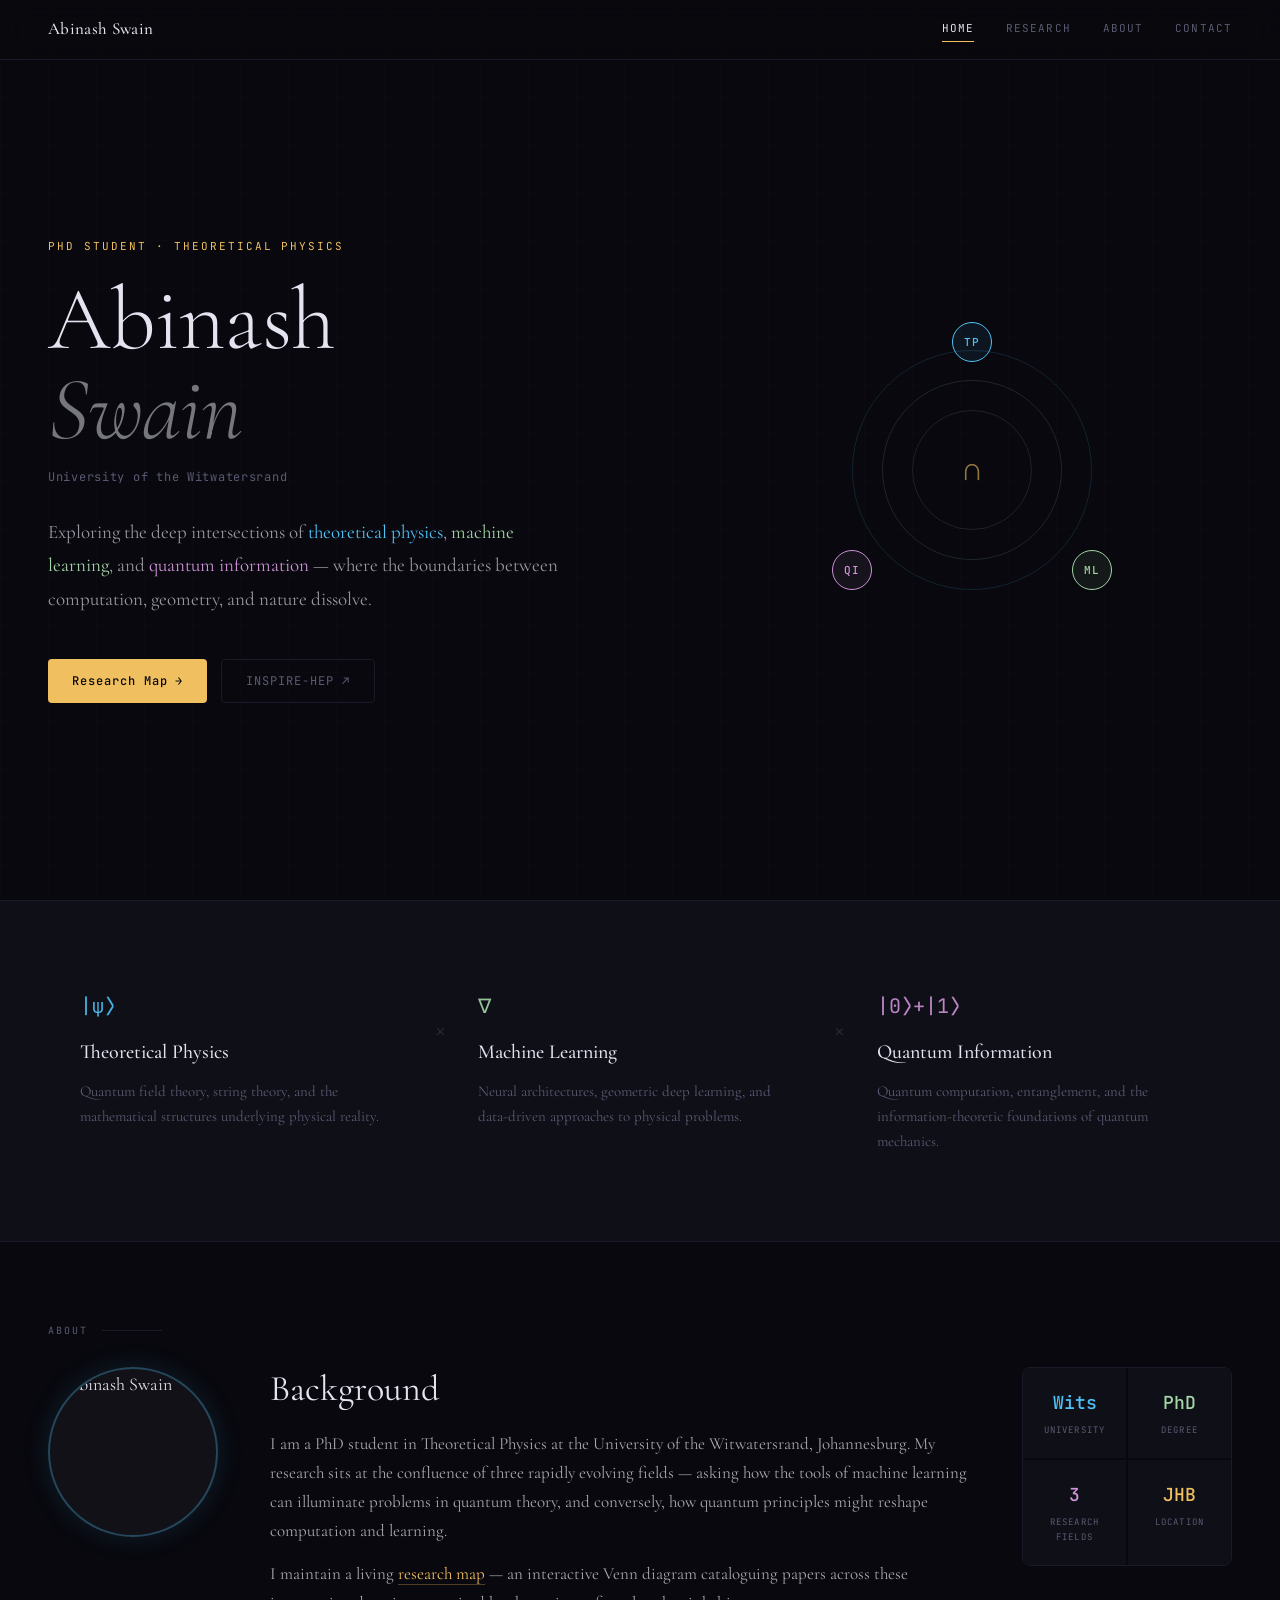
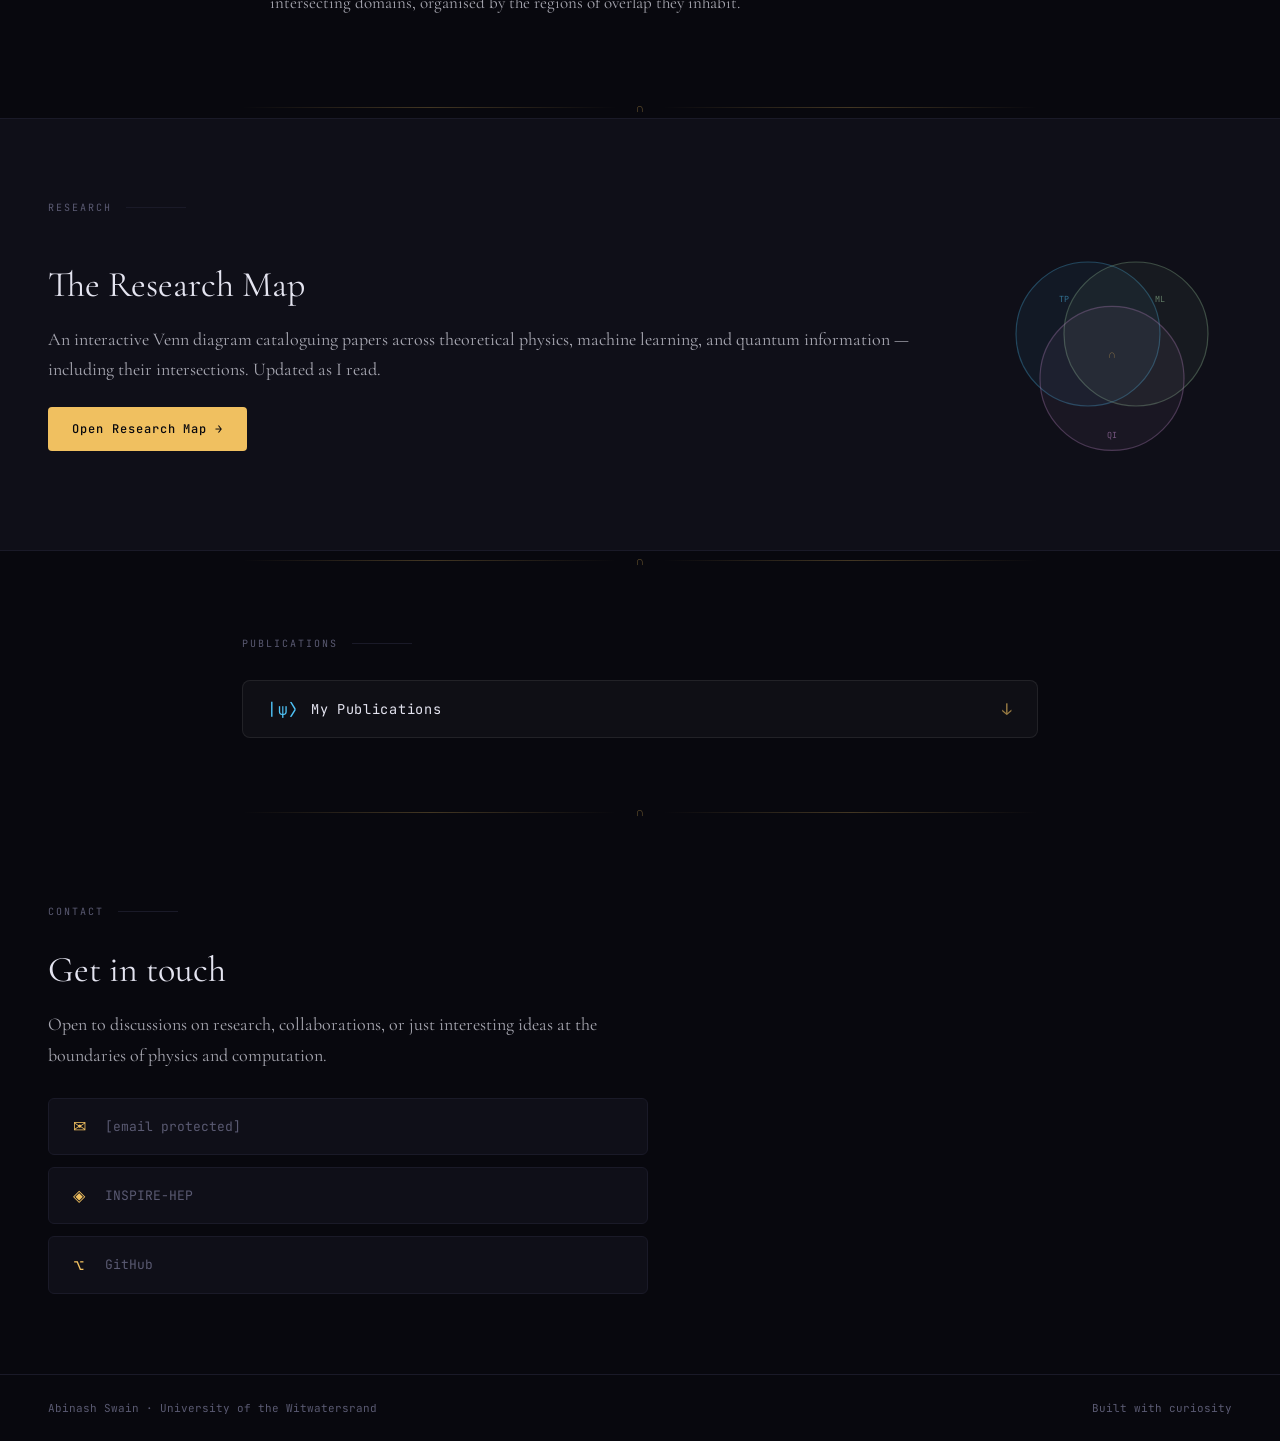
==== index.html @ ea883835 "Add files via upload" ====
<!DOCTYPE html>
<html lang="en">
<head>
<meta charset="UTF-8">
<meta name="viewport" content="width=device-width, initial-scale=1.0">
<title>Abinash Swain</title>
<link href="https://fonts.googleapis.com/css2?family=Cormorant+Garamond:ital,wght@0,300;0,400;0,500;0,600;1,300;1,400&family=JetBrains+Mono:wght@300;400;500&display=swap" rel="stylesheet">
<link rel="stylesheet" href="style.css">
<style>
  /* ── Section divider ── */
  .section-divider {
    display: flex;
    align-items: center;
    gap: 1.2rem;
    max-width: 860px;
    margin: 0 auto;
    padding: 0 2rem;
    opacity: 0;
    transition: opacity 0.6s ease;
  }
  .section-divider.visible { opacity: 1; }
  .divider-line {
    flex: 1;
    height: 1px;
    background: linear-gradient(90deg, transparent, rgba(240,192,96,0.25), transparent);
  }
  .divider-symbol {
    font-family: 'JetBrains Mono', monospace;
    font-size: 0.75rem;
    color: rgba(240,192,96,0.4);
    letter-spacing: 0.05em;
  }

  /* ── Publications accordion ── */
  .publications {
    max-width: 860px;
    margin: 0 auto;
    padding: 4rem 2rem;
  }
  .publications-inner {
    margin-top: 1.5rem;
  }
  .pub-toggle {
    width: 100%;
    display: flex;
    align-items: center;
    justify-content: space-between;
    background: rgba(255,255,255,0.03);
    border: 1px solid rgba(255,255,255,0.08);
    border-radius: 8px;
    padding: 1.1rem 1.5rem;
    cursor: pointer;
    color: inherit;
    font-family: 'JetBrains Mono', monospace;
    font-size: 0.85rem;
    letter-spacing: 0.05em;
    transition: background 0.2s, border-color 0.2s;
    opacity: 0;
    transform: translateY(12px);
    transition: opacity 0.5s ease, transform 0.5s ease, background 0.2s;
  }
  .pub-toggle.visible {
    opacity: 1;
    transform: translateY(0);
  }
  .pub-toggle:hover, .pub-toggle.open {
    background: rgba(79,195,247,0.06);
    border-color: rgba(79,195,247,0.25);
  }
  .pub-toggle-label {
    display: flex;
    align-items: center;
    gap: 0.75rem;
  }
  .pub-toggle-icon {
    color: var(--tp, #4fc3f7);
    font-size: 1rem;
  }
  .pub-toggle-arrow {
    font-size: 1rem;
    color: rgba(240,192,96,0.6);
    transition: transform 0.3s ease;
  }
  .pub-toggle.open .pub-toggle-arrow {
    transform: rotate(180deg);
  }
  .pub-list {
    margin-top: 1rem;
    display: flex;
    flex-direction: column;
    gap: 0.75rem;
  }
  .pub-list[hidden] { display: none; }
  .pub-item {
    background: rgba(255,255,255,0.025);
    border: 1px solid rgba(255,255,255,0.06);
    border-left: 3px solid rgba(79,195,247,0.35);
    border-radius: 6px;
    padding: 1.1rem 1.4rem;
    display: grid;
    gap: 0.3rem;
  }
  .pub-meta {
    display: flex;
    gap: 0.75rem;
    align-items: center;
    margin-bottom: 0.25rem;
  }
  .pub-year {
    font-family: 'JetBrains Mono', monospace;
    font-size: 0.72rem;
    color: rgba(255,255,255,0.35);
    letter-spacing: 0.05em;
  }
  .pub-tag {
    font-family: 'JetBrains Mono', monospace;
    font-size: 0.72rem;
    letter-spacing: 0.06em;
    opacity: 0.8;
  }
  .pub-title {
    font-family: 'Cormorant Garamond', serif;
    font-size: 1.05rem;
    font-weight: 500;
    color: rgba(255,255,255,0.88);
    line-height: 1.4;
  }
  .pub-authors {
    font-family: 'JetBrains Mono', monospace;
    font-size: 0.75rem;
    color: rgba(255,255,255,0.4);
    margin-top: 0.1rem;
  }
  .pub-links {
    margin-top: 0.5rem;
  }
  .pub-links a {
    font-family: 'JetBrains Mono', monospace;
    font-size: 0.72rem;
    color: rgba(79,195,247,0.7);
    text-decoration: none;
    letter-spacing: 0.04em;
    transition: color 0.2s;
  }
  .pub-links a:hover { color: #4fc3f7; }
</style>
</head>
<body>

<nav>
  <div class="nav-name">Abinash Swain</div>
  <div class="nav-links">
    <a href="index.html" class="active">Home</a>
    <a href="research.html">Research</a>
    <a href="#about">About</a>
    <a href="#contact">Contact</a>
  </div>
</nav>

<main>

  <!-- Hero -->
  <section class="hero">
    <div class="hero-inner">
      <div class="hero-tag">PhD Student · Theoretical Physics</div>
      <h1 class="hero-name">Abinash<br><em>Swain</em></h1>
      <p class="hero-affil">University of the Witwatersrand</p>
      <p class="hero-bio">
        Exploring the deep intersections of <span class="hl-tp">theoretical physics</span>,
        <span class="hl-ml">machine learning</span>, and
        <span class="hl-qi">quantum information</span> —
        where the boundaries between computation, geometry, and nature dissolve.
      </p>
      <div class="hero-actions">
        <a href="research.html" class="btn-primary">Research Map →</a>
        <a href="https://inspirehep.net/authors/2920619" target="_blank" class="btn-secondary">INSPIRE-HEP ↗</a>
      </div>
    </div>

    <!-- Animated field orbits -->
    <div class="orbit-diagram" aria-hidden="true">
      <div class="orbit-ring ring-1"></div>
      <div class="orbit-ring ring-2"></div>
      <div class="orbit-ring ring-3"></div>
      <div class="orbit-node node-tp">TP</div>
      <div class="orbit-node node-ml">ML</div>
      <div class="orbit-node node-qi">QI</div>
      <div class="orbit-center">∩</div>
    </div>
  </section>

  <!-- Fields strip -->
  <section class="fields-strip">
    <div class="field-card">
      <div class="field-icon" style="color:var(--tp)">|ψ⟩</div>
      <div class="field-name">Theoretical Physics</div>
      <div class="field-desc">Quantum field theory, string theory, and the mathematical structures underlying physical reality.</div>
    </div>
    <div class="field-divider">×</div>
    <div class="field-card">
      <div class="field-icon" style="color:var(--ml)">∇</div>
      <div class="field-name">Machine Learning</div>
      <div class="field-desc">Neural architectures, geometric deep learning, and data-driven approaches to physical problems.</div>
    </div>
    <div class="field-divider">×</div>
    <div class="field-card">
      <div class="field-icon" style="color:var(--qi)">|0⟩+|1⟩</div>
      <div class="field-name">Quantum Information</div>
      <div class="field-desc">Quantum computation, entanglement, and the information-theoretic foundations of quantum mechanics.</div>
    </div>
  </section>

  <!-- About -->
  <section class="about" id="about">
    <div class="section-label">About</div>
    <div class="about-grid">
      <div class="about-photo-col">
        <div class="about-photo-wrap">
          <!-- Replace 'your-photo.jpg' with the actual filename of your photo -->
          <img src="your-photo.jpg" alt="Abinash Swain" class="about-photo" />
        </div>
      </div>
      <div class="about-main">
        <div class="about-text">
          <h2>Background</h2>
          <p>
            I am a PhD student in Theoretical Physics at the University of the Witwatersrand, Johannesburg.
            My research sits at the confluence of three rapidly evolving fields — asking how the tools of
            machine learning can illuminate problems in quantum theory, and conversely, how quantum principles
            might reshape computation and learning.
          </p>
          <p>
            I maintain a living <a href="research.html">research map</a> — an interactive Venn diagram 
            cataloguing papers across these intersecting domains, organised by the regions of overlap 
            they inhabit.
          </p>
        </div>
      </div>
      <div class="about-stats">
        <div class="stat-item">
          <div class="stat-value" style="color:var(--tp)">Wits</div>
          <div class="stat-label">University</div>
        </div>
        <div class="stat-item">
          <div class="stat-value" style="color:var(--ml)">PhD</div>
          <div class="stat-label">Degree</div>
        </div>
        <div class="stat-item">
          <div class="stat-value" style="color:var(--qi)">3</div>
          <div class="stat-label">Research Fields</div>
        </div>
        <div class="stat-item">
          <div class="stat-value" style="color:var(--gold)">JHB</div>
          <div class="stat-label">Location</div>
        </div>
      </div>
    </div>
  </section>

  <!-- Section divider -->
  <div class="section-divider">
    <span class="divider-line"></span>
    <span class="divider-symbol">∩</span>
    <span class="divider-line"></span>
  </div>

  <!-- Research teaser -->
  <section class="research-teaser">
    <div class="section-label">Research</div>
    <div class="teaser-inner">
      <div class="teaser-text">
        <h2>The Research Map</h2>
        <p>
          An interactive Venn diagram cataloguing papers across theoretical physics,
          machine learning, and quantum information — including their intersections.
          Updated as I read.
        </p>
        <a href="research.html" class="btn-primary">Open Research Map →</a>
      </div>
      <div class="teaser-venn" aria-hidden="true">
        <svg viewBox="0 0 200 180" xmlns="http://www.w3.org/2000/svg">
          <circle cx="80" cy="75" r="60" fill="rgba(79,195,247,0.08)" stroke="#4fc3f7" stroke-width="1" stroke-opacity="0.4"/>
          <circle cx="120" cy="75" r="60" fill="rgba(165,214,167,0.08)" stroke="#a5d6a7" stroke-width="1" stroke-opacity="0.4"/>
          <circle cx="100" cy="112" r="60" fill="rgba(206,147,216,0.08)" stroke="#ce93d8" stroke-width="1" stroke-opacity="0.4"/>
          <text x="60" y="48" font-family="JetBrains Mono" font-size="7" fill="#4fc3f7" text-anchor="middle" opacity="0.7">TP</text>
          <text x="140" y="48" font-family="JetBrains Mono" font-size="7" fill="#a5d6a7" text-anchor="middle" opacity="0.7">ML</text>
          <text x="100" y="162" font-family="JetBrains Mono" font-size="7" fill="#ce93d8" text-anchor="middle" opacity="0.7">QI</text>
          <text x="100" y="95" font-family="JetBrains Mono" font-size="9" fill="rgba(240,192,96,0.6)" text-anchor="middle">∩</text>
        </svg>
      </div>
    </div>
  </section>

  <!-- Section divider -->
  <div class="section-divider">
    <span class="divider-line"></span>
    <span class="divider-symbol">∩</span>
    <span class="divider-line"></span>
  </div>

  <!-- Publications accordion -->
  <section class="publications" id="publications">
    <div class="section-label">Publications</div>
    <div class="publications-inner">
      <button class="pub-toggle" onclick="togglePublications()" aria-expanded="false" aria-controls="pub-list">
        <span class="pub-toggle-label">
          <span class="pub-toggle-icon">|ψ⟩</span>
          My Publications
        </span>
        <span class="pub-toggle-arrow">↓</span>
      </button>
      <div class="pub-list" id="pub-list" hidden>
        <!-- Replace/add your actual publications below -->
        <div class="pub-item">
          <div class="pub-meta">
            <span class="pub-year">2024</span>
            <span class="pub-tag" style="color:var(--tp)">TP · ML</span>
          </div>
          <div class="pub-title">Neural-Network Quantum States for Matrix Models</div>
          <div class="pub-authors">A. Swain et al.</div>
          <div class="pub-links">
            <a href="https://inspirehep.net/authors/2920619" target="_blank">INSPIRE-HEP ↗</a>
          </div>
        </div>
        <div class="pub-item">
          <div class="pub-meta">
            <span class="pub-year">2023</span>
            <span class="pub-tag" style="color:var(--qi)">QI · ML</span>
          </div>
          <div class="pub-title">Variational Monte Carlo Approaches to Gauge Theories</div>
          <div class="pub-authors">A. Swain et al.</div>
          <div class="pub-links">
            <a href="https://inspirehep.net/authors/2920619" target="_blank">INSPIRE-HEP ↗</a>
          </div>
        </div>
        <!-- Add more pub-item blocks as needed -->
      </div>
    </div>
  </section>

  <!-- Section divider -->
  <div class="section-divider">
    <span class="divider-line"></span>
    <span class="divider-symbol">∩</span>
    <span class="divider-line"></span>
  </div>

  <!-- Contact -->
  <section class="contact" id="contact">
    <div class="section-label">Contact</div>
    <div class="contact-inner">
      <h2>Get in touch</h2>
      <p>Open to discussions on research, collaborations, or just interesting ideas at the boundaries of physics and computation.</p>
      <div class="contact-links">
        <a href="/cdn-cgi/l/email-protection#b6d7d4dfd8d7c5dec5c1d7dfd884868786f6d1dbd7dfda98d5d9db" class="contact-item">
          <span class="contact-icon">✉</span>
          <span><span class="__cf_email__" data-cfemail="4223202b2c23312a3135232b2c7072737202252f232b2e6c212d2f">[email&#160;protected]</span></span>
        </a>
        <a href="https://inspirehep.net/authors/2920619" target="_blank" class="contact-item">
          <span class="contact-icon">◈</span>
          <span>INSPIRE-HEP</span>
        </a>
        <a href="https://github.com/abinash7s" target="_blank" class="contact-item">
          <span class="contact-icon">⌥</span>
          <span>GitHub</span>
        </a>
      </div>
    </div>
  </section>

</main>

<footer>
  <span>Abinash Swain · University of the Witwatersrand</span>
  <span class="footer-right">Built with curiosity</span>
</footer>

<script data-cfasync="false" src="/cdn-cgi/scripts/5c5dd728/cloudflare-static/email-decode.min.js"></script><script>
  // Staggered entrance animations
  const observer = new IntersectionObserver((entries) => {
    entries.forEach(e => {
      if (e.isIntersecting) {
        e.target.classList.add('visible');
        observer.unobserve(e.target);
      }
    });
  }, { threshold: 0.1 });

  document.querySelectorAll('.field-card, .about-grid, .teaser-inner, .contact-inner, .stat-item, .pub-toggle, .section-divider')
    .forEach(el => observer.observe(el));

  // Publications accordion toggle
  function togglePublications() {
    const btn = document.querySelector('.pub-toggle');
    const list = document.getElementById('pub-list');
    const arrow = btn.querySelector('.pub-toggle-arrow');
    const isOpen = !list.hidden;

    list.hidden = isOpen;
    btn.setAttribute('aria-expanded', !isOpen);
    btn.classList.toggle('open', !isOpen);
    arrow.textContent = isOpen ? '↓' : '↑';
  }
</script>
---- style.css ----
/* ── Variables ─────────────────────────────────────────────────────────── */
:root {
  --bg:      #08080e;
  --surface: #0f0f18;
  --border:  #1a1a28;
  --tp:      #4fc3f7;
  --ml:      #a5d6a7;
  --qi:      #ce93d8;
  --gold:    #f0c060;
  --text:    #e4e4f0;
  --muted:   #5a5a72;
  --dim:     #2a2a3a;
  --font-display: 'Cormorant Garamond', Georgia, serif;
  --font-mono:    'JetBrains Mono', monospace;
}

/* ── Reset ─────────────────────────────────────────────────────────────── */
*, *::before, *::after { box-sizing: border-box; margin: 0; padding: 0; }
html { scroll-behavior: smooth; }

body {
  background: var(--bg);
  color: var(--text);
  font-family: var(--font-display);
  font-size: 18px;
  line-height: 1.7;
  min-height: 100vh;
}

/* Subtle grid texture */
body::before {
  content: '';
  position: fixed;
  inset: 0;
  background-image:
    linear-gradient(rgba(255,255,255,0.012) 1px, transparent 1px),
    linear-gradient(90deg, rgba(255,255,255,0.012) 1px, transparent 1px);
  background-size: 48px 48px;
  pointer-events: none;
  z-index: 0;
}

a { color: inherit; text-decoration: none; }

/* ── Nav ───────────────────────────────────────────────────────────────── */
nav {
  position: fixed;
  top: 0; left: 0; right: 0;
  z-index: 100;
  display: flex;
  align-items: center;
  padding: 0 48px;
  height: 60px;
  background: rgba(8,8,14,0.88);
  backdrop-filter: blur(12px);
  border-bottom: 1px solid var(--border);
}

.nav-name {
  font-family: var(--font-display);
  font-size: 17px;
  font-weight: 500;
  letter-spacing: 0.02em;
  color: var(--text);
  flex: 1;
}

.nav-links {
  display: flex;
  gap: 32px;
}

.nav-links a {
  font-family: var(--font-mono);
  font-size: 11px;
  letter-spacing: 0.1em;
  text-transform: uppercase;
  color: var(--muted);
  transition: color 0.2s;
  position: relative;
  padding-bottom: 2px;
}

.nav-links a::after {
  content: '';
  position: absolute;
  bottom: -2px; left: 0; right: 0;
  height: 1px;
  background: var(--gold);
  transform: scaleX(0);
  transition: transform 0.25s ease;
}

.nav-links a:hover,
.nav-links a.active { color: var(--text); }
.nav-links a:hover::after,
.nav-links a.active::after { transform: scaleX(1); }

/* ── Shared utility ────────────────────────────────────────────────────── */
.section-label {
  font-family: var(--font-mono);
  font-size: 10px;
  letter-spacing: 0.2em;
  text-transform: uppercase;
  color: var(--muted);
  margin-bottom: 28px;
  display: flex;
  align-items: center;
  gap: 14px;
}
.section-label::after {
  content: '';
  flex: 1;
  max-width: 60px;
  height: 1px;
  background: var(--border);
}

h2 {
  font-family: var(--font-display);
  font-size: 36px;
  font-weight: 400;
  line-height: 1.2;
  margin-bottom: 18px;
  color: var(--text);
}

p {
  color: rgba(228,228,240,0.72);
  margin-bottom: 14px;
}
p:last-child { margin-bottom: 0; }

p a {
  color: var(--gold);
  border-bottom: 1px solid rgba(240,192,96,0.3);
  transition: border-color 0.2s;
}
p a:hover { border-color: var(--gold); }

.btn-primary {
  display: inline-block;
  font-family: var(--font-mono);
  font-size: 12px;
  letter-spacing: 0.08em;
  padding: 12px 24px;
  background: var(--gold);
  color: #08080e;
  border-radius: 4px;
  font-weight: 500;
  transition: background 0.2s, transform 0.15s;
  margin-top: 8px;
}
.btn-primary:hover { background: #f5d070; transform: translateY(-1px); }

.btn-secondary {
  display: inline-block;
  font-family: var(--font-mono);
  font-size: 12px;
  letter-spacing: 0.08em;
  padding: 11px 24px;
  border: 1px solid var(--border);
  color: var(--muted);
  border-radius: 4px;
  transition: all 0.2s;
  margin-top: 8px;
}
.btn-secondary:hover { border-color: var(--muted); color: var(--text); }

/* ── Hero ──────────────────────────────────────────────────────────────── */
.hero {
  position: relative;
  z-index: 1;
  min-height: 100vh;
  display: grid;
  grid-template-columns: 1fr 420px;
  align-items: center;
  padding: 100px 48px 60px;
  gap: 40px;
  overflow: hidden;
}

.hero-tag {
  font-family: var(--font-mono);
  font-size: 11px;
  letter-spacing: 0.18em;
  text-transform: uppercase;
  color: var(--gold);
  margin-bottom: 20px;
  animation: fadeUp 0.8s ease both;
}

.hero-name {
  font-family: var(--font-display);
  font-size: clamp(56px, 7vw, 96px);
  font-weight: 300;
  line-height: 1.0;
  letter-spacing: -0.01em;
  color: var(--text);
  margin-bottom: 12px;
  animation: fadeUp 0.8s 0.1s ease both;
}
.hero-name em {
  font-style: italic;
  color: rgba(228,228,240,0.5);
}

.hero-affil {
  font-family: var(--font-mono);
  font-size: 12px;
  color: var(--muted);
  letter-spacing: 0.06em;
  margin-bottom: 28px;
  animation: fadeUp 0.8s 0.2s ease both;
}

.hero-bio {
  font-size: 19px;
  line-height: 1.75;
  color: rgba(228,228,240,0.65);
  max-width: 520px;
  margin-bottom: 36px;
  animation: fadeUp 0.8s 0.3s ease both;
}

.hl-tp { color: var(--tp); }
.hl-ml { color: var(--ml); }
.hl-qi { color: var(--qi); }

.hero-actions {
  display: flex;
  gap: 14px;
  flex-wrap: wrap;
  animation: fadeUp 0.8s 0.4s ease both;
}

/* Orbit diagram */
.orbit-diagram {
  position: relative;
  width: 320px;
  height: 320px;
  flex-shrink: 0;
  animation: fadeIn 1.2s 0.5s ease both;
}

.orbit-ring {
  position: absolute;
  border-radius: 50%;
  border: 1px solid var(--border);
}
.ring-1 { inset: 40px; animation: spin 30s linear infinite; border-color: rgba(79,195,247,0.15); }
.ring-2 { inset: 70px; animation: spin 20s linear infinite reverse; border-color: rgba(165,214,167,0.15); }
.ring-3 { inset: 100px; animation: spin 40s linear infinite; border-color: rgba(206,147,216,0.15); }

.orbit-node {
  position: absolute;
  font-family: var(--font-mono);
  font-size: 11px;
  font-weight: 500;
  letter-spacing: 0.08em;
  width: 40px;
  height: 40px;
  border-radius: 50%;
  display: flex;
  align-items: center;
  justify-content: center;
  border: 1px solid currentColor;
}
.node-tp { color: var(--tp); top: 12px; left: 50%; transform: translateX(-50%); background: rgba(79,195,247,0.08); }
.node-ml { color: var(--ml); bottom: 40px; right: 20px; background: rgba(165,214,167,0.08); }
.node-qi { color: var(--qi); bottom: 40px; left: 20px; background: rgba(206,147,216,0.08); }

.orbit-center {
  position: absolute;
  top: 50%; left: 50%;
  transform: translate(-50%, -50%);
  font-family: var(--font-display);
  font-size: 32px;
  color: var(--gold);
  opacity: 0.6;
}

/* ── Fields strip ──────────────────────────────────────────────────────── */
.fields-strip {
  position: relative;
  z-index: 1;
  display: grid;
  grid-template-columns: 1fr auto 1fr auto 1fr;
  align-items: start;
  gap: 0;
  padding: 64px 48px;
  border-top: 1px solid var(--border);
  border-bottom: 1px solid var(--border);
  background: var(--surface);
}

.field-card {
  padding: 24px 32px;
  opacity: 0;
  transform: translateY(16px);
  transition: opacity 0.6s ease, transform 0.6s ease;
}
.field-card.visible { opacity: 1; transform: none; }
.field-card:nth-child(1) { transition-delay: 0s; }
.field-card:nth-child(3) { transition-delay: 0.15s; }
.field-card:nth-child(5) { transition-delay: 0.3s; }

.field-icon {
  font-family: var(--font-mono);
  font-size: 20px;
  margin-bottom: 12px;
  opacity: 0.9;
}
.field-name {
  font-family: var(--font-display);
  font-size: 20px;
  font-weight: 500;
  margin-bottom: 10px;
  color: var(--text);
}
.field-desc {
  font-size: 15px;
  color: var(--muted);
  line-height: 1.65;
}

.field-divider {
  font-family: var(--font-display);
  font-size: 28px;
  color: var(--dim);
  padding-top: 40px;
  align-self: start;
}

/* ── About ─────────────────────────────────────────────────────────────── */
.about {
  position: relative;
  z-index: 1;
  padding: 80px 48px;
}

.about-grid {
  display: grid;
  grid-template-columns: 190px minmax(0, 1fr) minmax(0, 210px);
  gap: 2rem;
  align-items: start;
  opacity: 0;
  transform: translateY(16px);
  transition: opacity 0.6s ease, transform 0.6s ease;
}
.about-grid.visible { opacity: 1; transform: none; }

.about-photo-col { grid-column: 1; grid-row: 1; min-width: 0; }
.about-main      { grid-column: 2; grid-row: 1; min-width: 0; }
.about-stats     { grid-column: 3; grid-row: 1; min-width: 0; }

.about-photo-wrap {
  width: 170px;
  height: 170px;
  border-radius: 50%;
  overflow: hidden;
  border: 2px solid rgba(79,195,247,0.3);
  box-shadow: 0 0 28px rgba(79,195,247,0.12);
  background: rgba(255,255,255,0.04);
}
.about-photo {
  width: 100%;
  height: 100%;
  object-fit: cover;
  display: block;
}

.about-text h2 { margin-bottom: 20px; }
.about-text p { font-size: 17px; }

.about-stats {
  display: grid;
  grid-template-columns: 1fr 1fr;
  gap: 2px;
  align-self: start;
  border: 1px solid var(--border);
  border-radius: 8px;
  overflow: hidden;
  min-width: 0;
}

.stat-item {
  padding: 20px 16px;
  background: var(--surface);
  text-align: center;
  opacity: 0;
  transform: scale(0.95);
  transition: opacity 0.4s ease, transform 0.4s ease;
}
.stat-item.visible { opacity: 1; transform: none; }
.stat-item:nth-child(1) { transition-delay: 0s; }
.stat-item:nth-child(2) { transition-delay: 0.1s; }
.stat-item:nth-child(3) { transition-delay: 0.2s; }
.stat-item:nth-child(4) { transition-delay: 0.3s; }

.stat-value {
  font-family: var(--font-mono);
  font-size: 18px;
  font-weight: 500;
  margin-bottom: 4px;
}
.stat-label {
  font-family: var(--font-mono);
  font-size: 9px;
  letter-spacing: 0.12em;
  text-transform: uppercase;
  color: var(--muted);
}

/* ── Research teaser ───────────────────────────────────────────────────── */
.research-teaser {
  position: relative;
  z-index: 1;
  padding: 80px 48px;
  background: var(--surface);
  border-top: 1px solid var(--border);
  border-bottom: 1px solid var(--border);
}

.teaser-inner {
  display: grid;
  grid-template-columns: 1fr 240px;
  gap: 60px;
  align-items: center;
  opacity: 0;
  transform: translateY(16px);
  transition: opacity 0.6s ease, transform 0.6s ease;
}
.teaser-inner.visible { opacity: 1; transform: none; }

.teaser-venn svg { width: 100%; height: auto; opacity: 0.75; }

/* ── Contact ───────────────────────────────────────────────────────────── */
.contact {
  position: relative;
  z-index: 1;
  padding: 80px 48px;
}

.contact-inner {
  max-width: 600px;
  opacity: 0;
  transform: translateY(16px);
  transition: opacity 0.6s ease, transform 0.6s ease;
}
.contact-inner.visible { opacity: 1; transform: none; }

.contact-links {
  display: flex;
  flex-direction: column;
  gap: 12px;
  margin-top: 28px;
}

.contact-item {
  display: flex;
  align-items: center;
  gap: 16px;
  font-family: var(--font-mono);
  font-size: 13px;
  color: var(--muted);
  padding: 14px 20px;
  border: 1px solid var(--border);
  border-radius: 6px;
  transition: all 0.2s;
  background: var(--surface);
}
.contact-item:hover {
  border-color: var(--gold);
  color: var(--text);
  transform: translateX(4px);
}
.contact-icon {
  font-size: 16px;
  width: 20px;
  text-align: center;
  color: var(--gold);
}

/* ── Footer ────────────────────────────────────────────────────────────── */
footer {
  position: relative;
  z-index: 1;
  display: flex;
  justify-content: space-between;
  align-items: center;
  padding: 24px 48px;
  border-top: 1px solid var(--border);
  font-family: var(--font-mono);
  font-size: 11px;
  color: var(--muted);
}

/* ── Research page specific ────────────────────────────────────────────── */
.research-page {
  padding-top: 60px;
}

.research-header {
  position: relative;
  z-index: 1;
  padding: 48px 48px 32px;
  border-bottom: 1px solid var(--border);
}

.research-header h1 {
  font-family: var(--font-display);
  font-size: 42px;
  font-weight: 400;
  margin-bottom: 8px;
}

.research-header p {
  font-size: 16px;
  max-width: 560px;
}

.research-layout {
  position: relative;
  z-index: 1;
  display: grid;
  grid-template-columns: 1fr 380px;
  height: calc(100vh - 60px - 113px);
}

/* ── Animations ────────────────────────────────────────────────────────── */
@keyframes fadeUp {
  from { opacity: 0; transform: translateY(20px); }
  to   { opacity: 1; transform: translateY(0); }
}
@keyframes fadeIn {
  from { opacity: 0; }
  to   { opacity: 1; }
}
@keyframes spin {
  from { transform: rotate(0deg); }
  to   { transform: rotate(360deg); }
}

/* ── Responsive ────────────────────────────────────────────────────────── */
@media (max-width: 900px) {
  nav { padding: 0 24px; }
  .nav-links { gap: 20px; }

  .hero {
    grid-template-columns: 1fr;
    padding: 100px 24px 60px;
    min-height: auto;
  }
  .orbit-diagram { display: none; }

  .fields-strip {
    grid-template-columns: 1fr;
    padding: 48px 24px;
  }
  .field-divider { display: none; }
  .field-card { padding: 20px 0; border-top: 1px solid var(--border); }
  .field-card:first-child { border-top: none; }

  .about, .research-teaser, .contact { padding: 60px 24px; }
  .about-grid {
    grid-template-columns: 1fr;
    grid-template-rows: auto auto auto;
    gap: 1.8rem;
  }
  .about-photo-col { grid-column: 1; grid-row: 1; }
  .about-main      { grid-column: 1; grid-row: 2; }
  .about-stats     { grid-column: 1; grid-row: 3; width: 100%; max-width: 280px; margin: 0 auto; }
  .about-photo-wrap { width: 120px; height: 120px; margin: 0 auto; }
  .teaser-inner { grid-template-columns: 1fr; gap: 36px; }

  .research-layout { grid-template-columns: 1fr; height: auto; }
  .research-header { padding: 32px 24px; }

  footer { padding: 20px 24px; flex-direction: column; gap: 8px; text-align: center; }
}
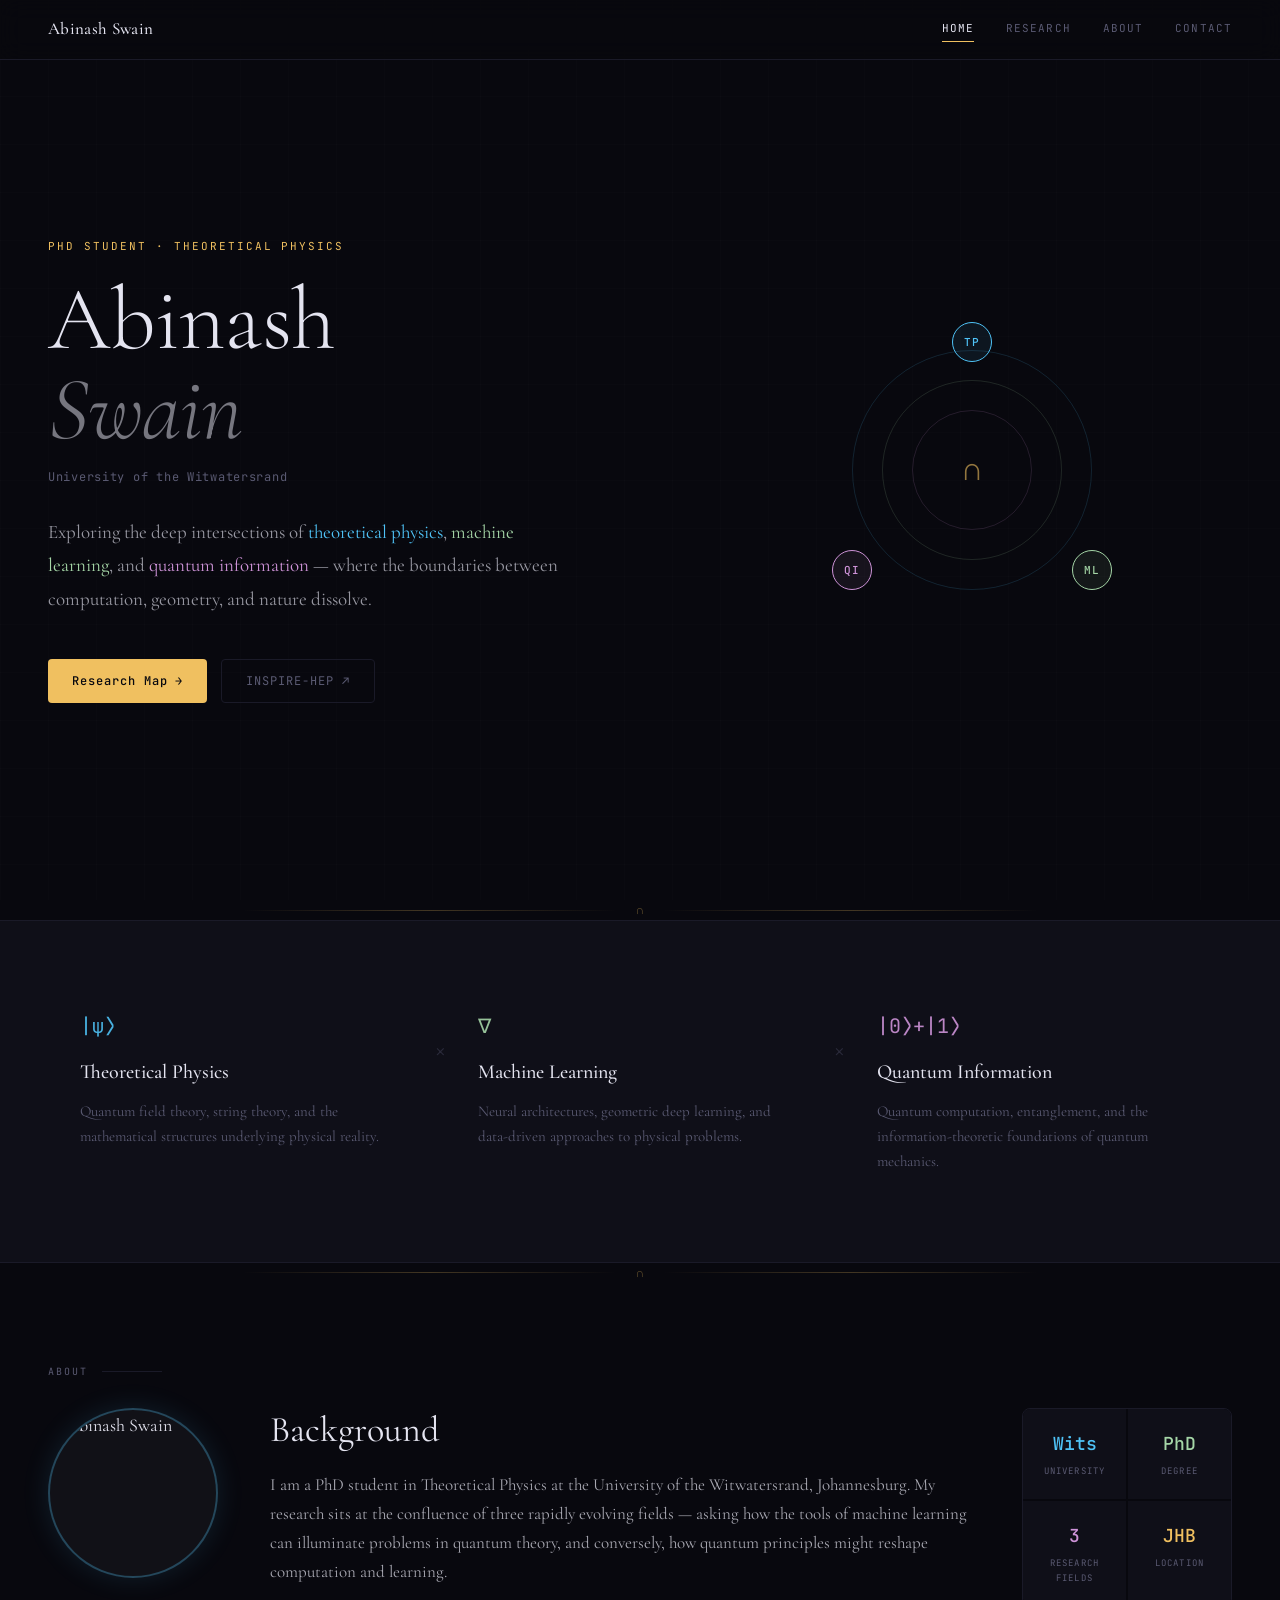
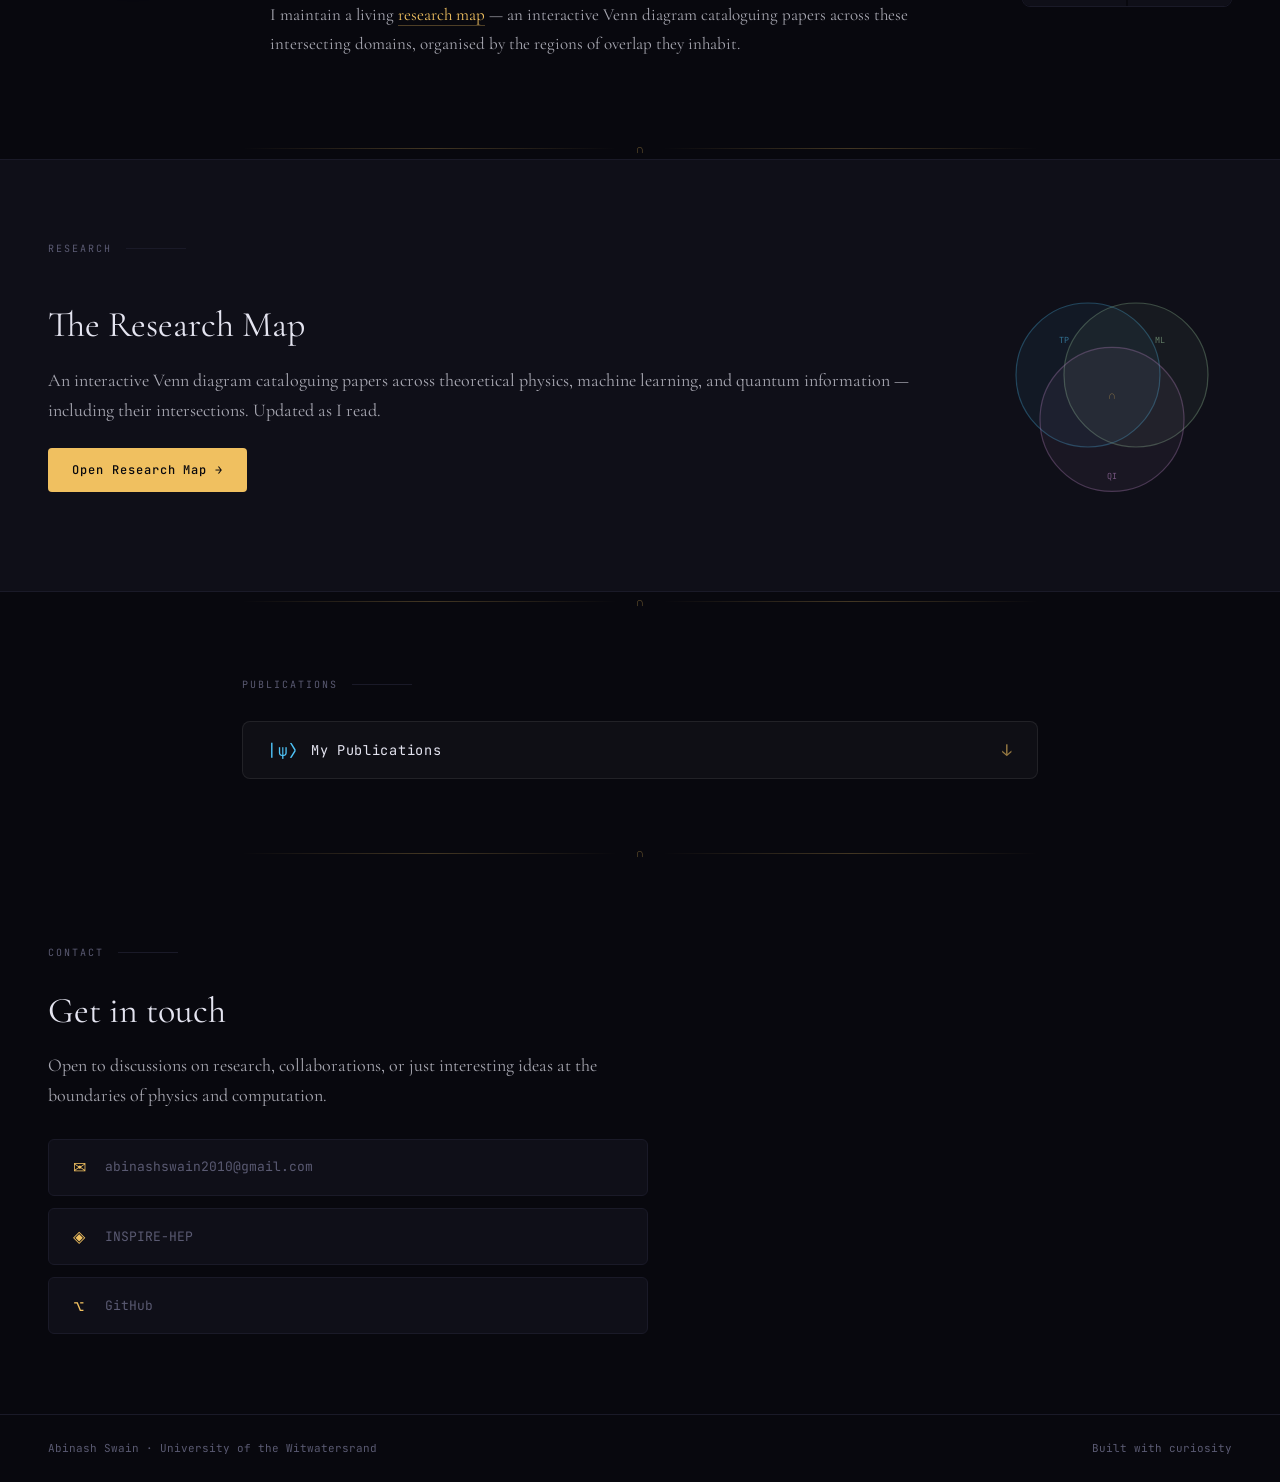
==== commit 68d3cb26: "Update photo source and contact email" ====
--- a/index.html
+++ b/index.html
@@ -189,6 +189,13 @@
     </div>
   </section>
 
+  <!-- Section divider -->
+  <div class="section-divider">
+    <span class="divider-line"></span>
+    <span class="divider-symbol">∩</span>
+    <span class="divider-line"></span>
+  </div>
+
   <!-- Fields strip -->
   <section class="fields-strip">
     <div class="field-card">
@@ -209,6 +216,13 @@
       <div class="field-desc">Quantum computation, entanglement, and the information-theoretic foundations of quantum mechanics.</div>
     </div>
   </section>
+
+  <!-- Section divider -->
+  <div class="section-divider">
+    <span class="divider-line"></span>
+    <span class="divider-symbol">∩</span>
+    <span class="divider-line"></span>
+  </div>
 
   <!-- About -->
   <section class="about" id="about">
@@ -217,7 +231,7 @@
       <div class="about-photo-col">
         <div class="about-photo-wrap">
           <!-- Replace 'your-photo.jpg' with the actual filename of your photo -->
-          <img src="your-photo.jpg" alt="Abinash Swain" class="about-photo" />
+          <img src="assets/my_photo.JPG" alt="Abinash Swain" class="about-photo" />
         </div>
       </div>
       <div class="about-main">
@@ -352,9 +366,9 @@
       <h2>Get in touch</h2>
       <p>Open to discussions on research, collaborations, or just interesting ideas at the boundaries of physics and computation.</p>
       <div class="contact-links">
-        <a href="/cdn-cgi/l/email-protection#b6d7d4dfd8d7c5dec5c1d7dfd884868786f6d1dbd7dfda98d5d9db" class="contact-item">
+        <a href="mailto:abinashswain2010@gmail.com" class="contact-item">
           <span class="contact-icon">✉</span>
-          <span><span class="__cf_email__" data-cfemail="4223202b2c23312a3135232b2c7072737202252f232b2e6c212d2f">[email&#160;protected]</span></span>
+          <span>abinashswain2010@gmail.com</span>
         </a>
         <a href="https://inspirehep.net/authors/2920619" target="_blank" class="contact-item">
           <span class="contact-icon">◈</span>
@@ -401,4 +415,4 @@
     btn.classList.toggle('open', !isOpen);
     arrow.textContent = isOpen ? '↓' : '↑';
   }
-</script>+</script>
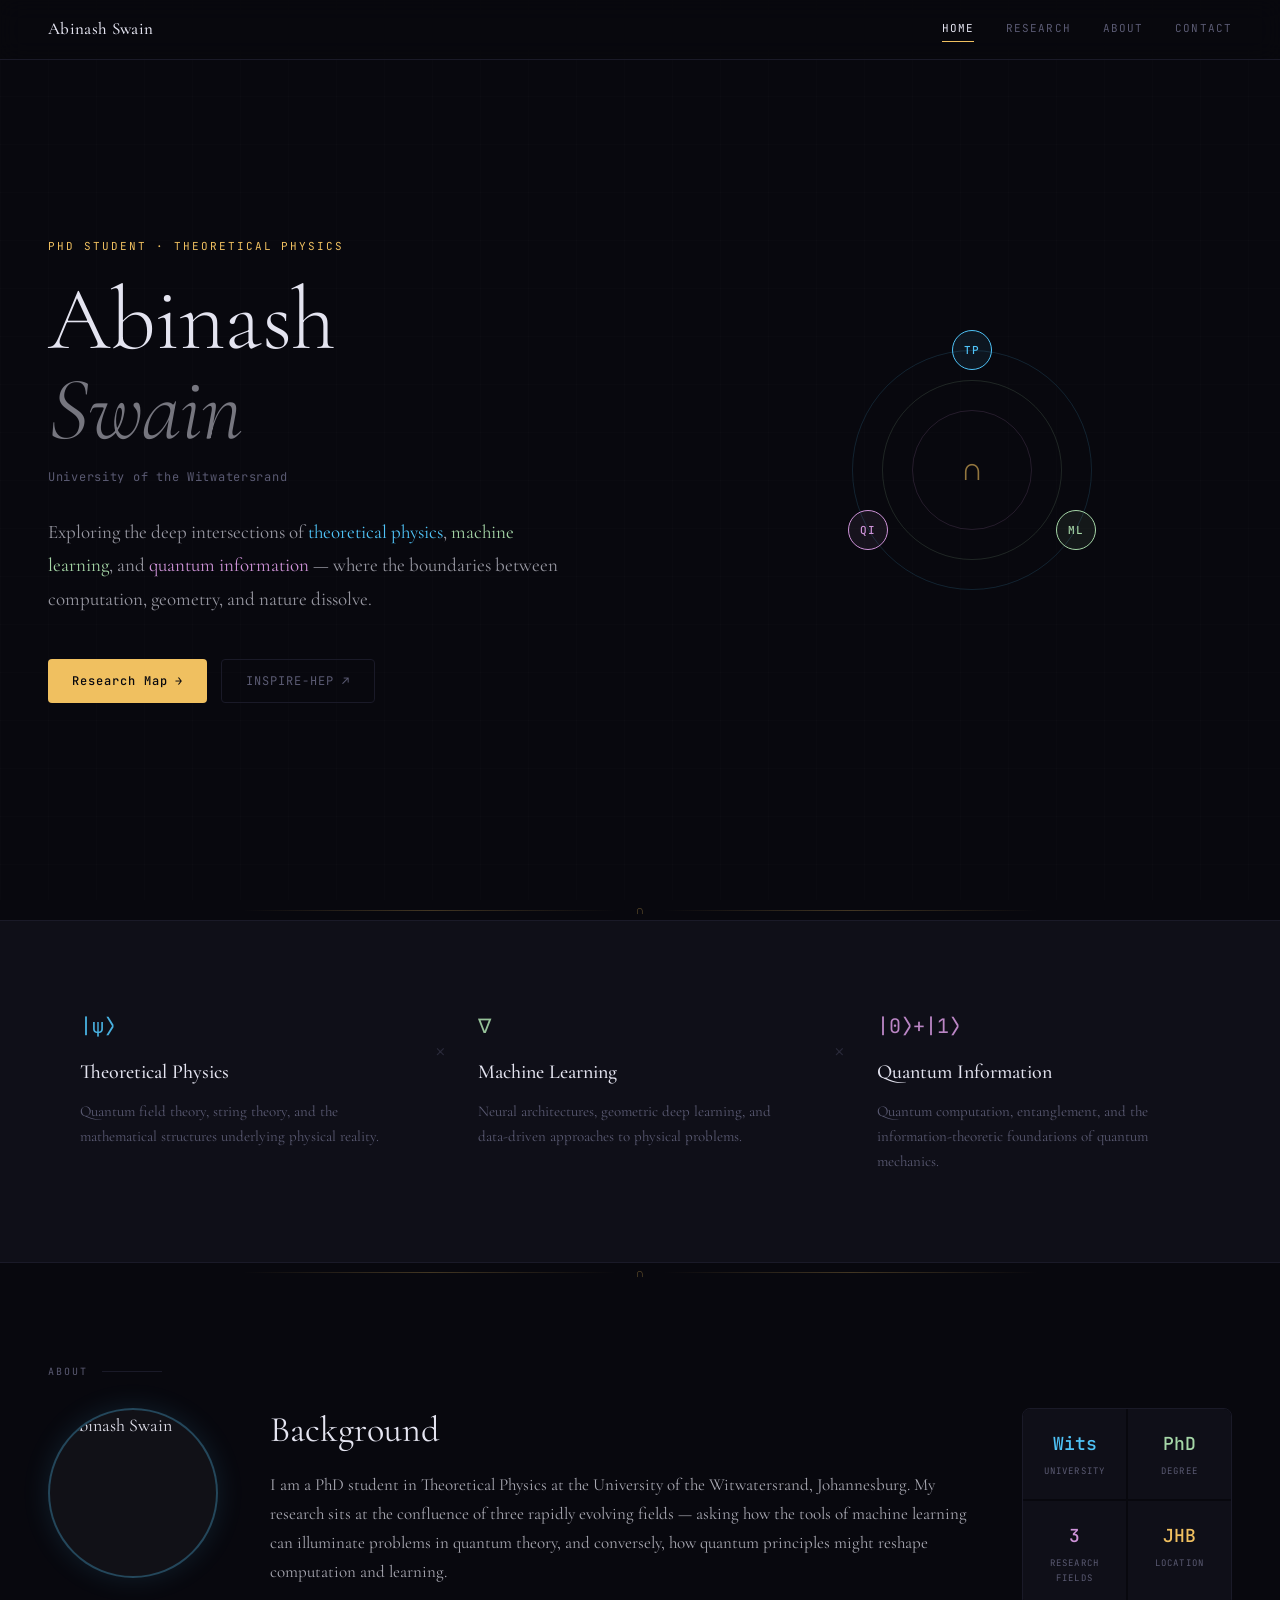
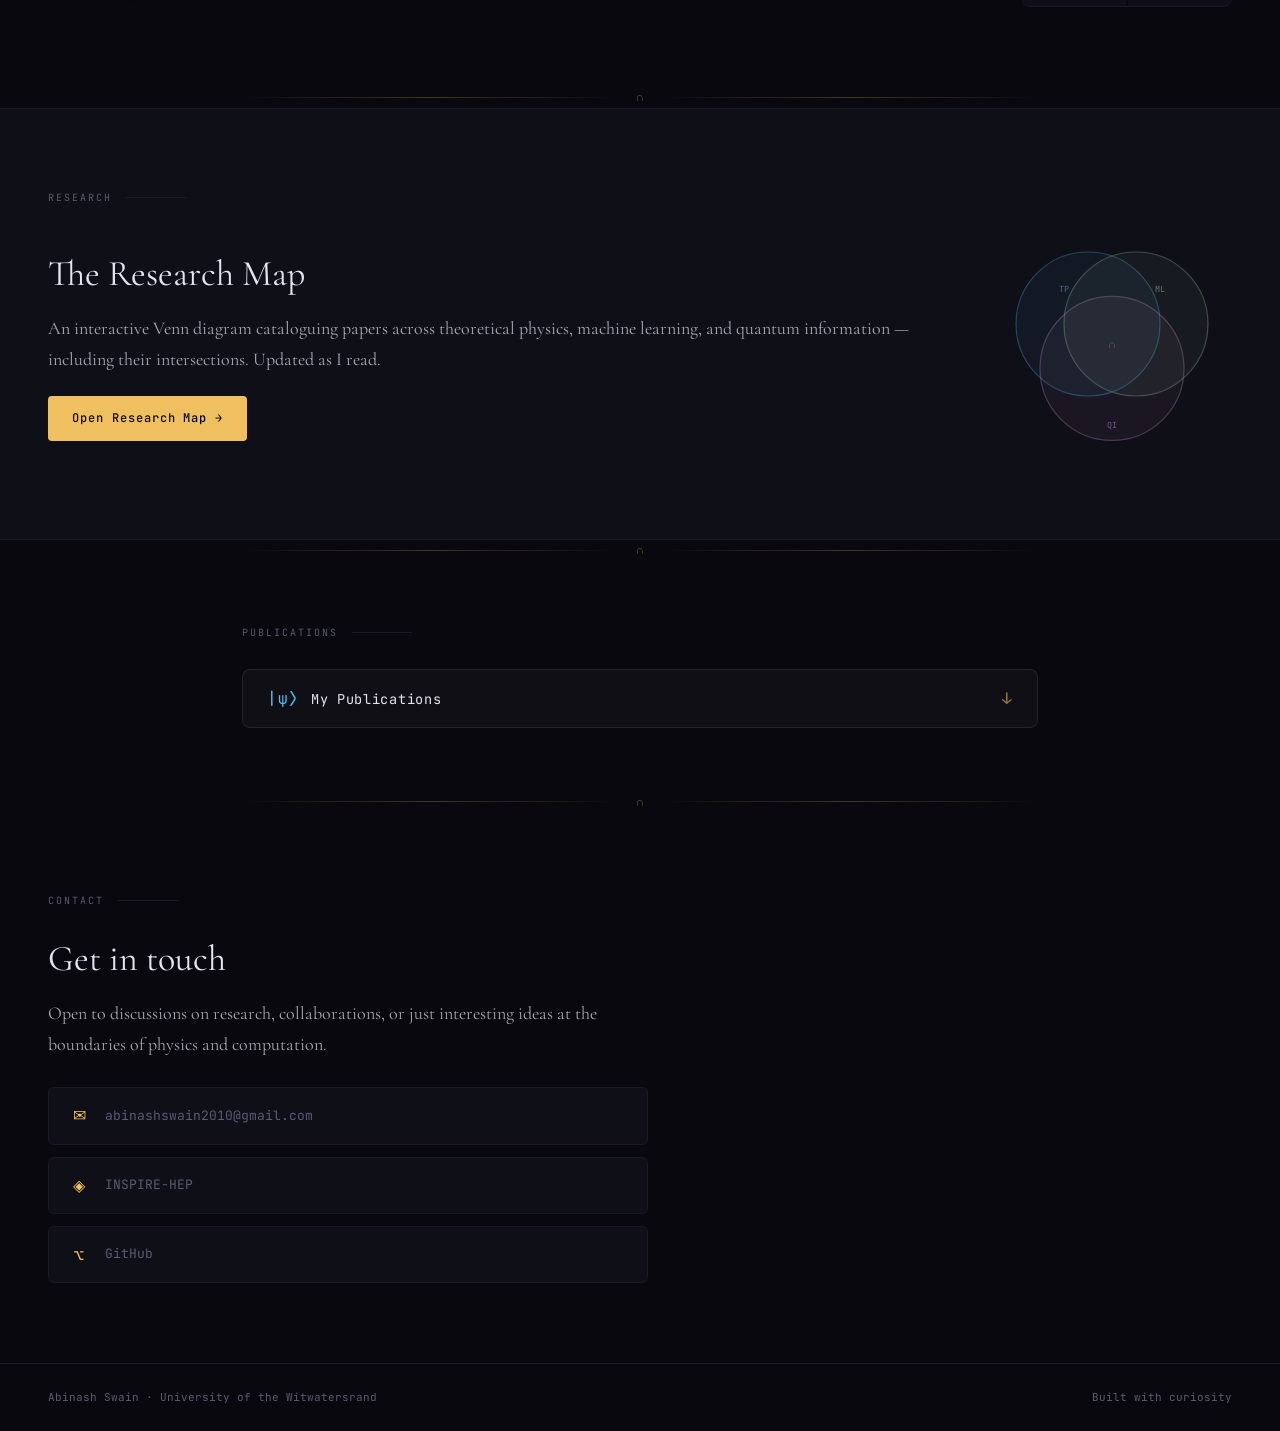
==== commit 9419e8a2: "Remove research map paragraph from index.html Removed paragraph about the research map from index.ht" ====
--- a/index.html
+++ b/index.html
@@ -243,11 +243,7 @@
             machine learning can illuminate problems in quantum theory, and conversely, how quantum principles
             might reshape computation and learning.
           </p>
-          <p>
-            I maintain a living <a href="research.html">research map</a> — an interactive Venn diagram 
-            cataloguing papers across these intersecting domains, organised by the regions of overlap 
-            they inhabit.
-          </p>
+          
         </div>
       </div>
       <div class="about-stats">
--- a/style.css
+++ b/style.css
@@ -266,9 +266,9 @@
   justify-content: center;
   border: 1px solid currentColor;
 }
-.node-tp { color: var(--tp); top: 12px; left: 50%; transform: translateX(-50%); background: rgba(79,195,247,0.08); }
-.node-ml { color: var(--ml); bottom: 40px; right: 20px; background: rgba(165,214,167,0.08); }
-.node-qi { color: var(--qi); bottom: 40px; left: 20px; background: rgba(206,147,216,0.08); }
+.node-tp { color: var(--tp); top: 20px;  left: 140px; background: rgba(79,195,247,0.08); }
+.node-ml { color: var(--ml); top: 200px; left: 244px; background: rgba(165,214,167,0.08); }
+.node-qi { color: var(--qi); top: 200px; left: 36px;  background: rgba(206,147,216,0.08); }
 
 .orbit-center {
   position: absolute;
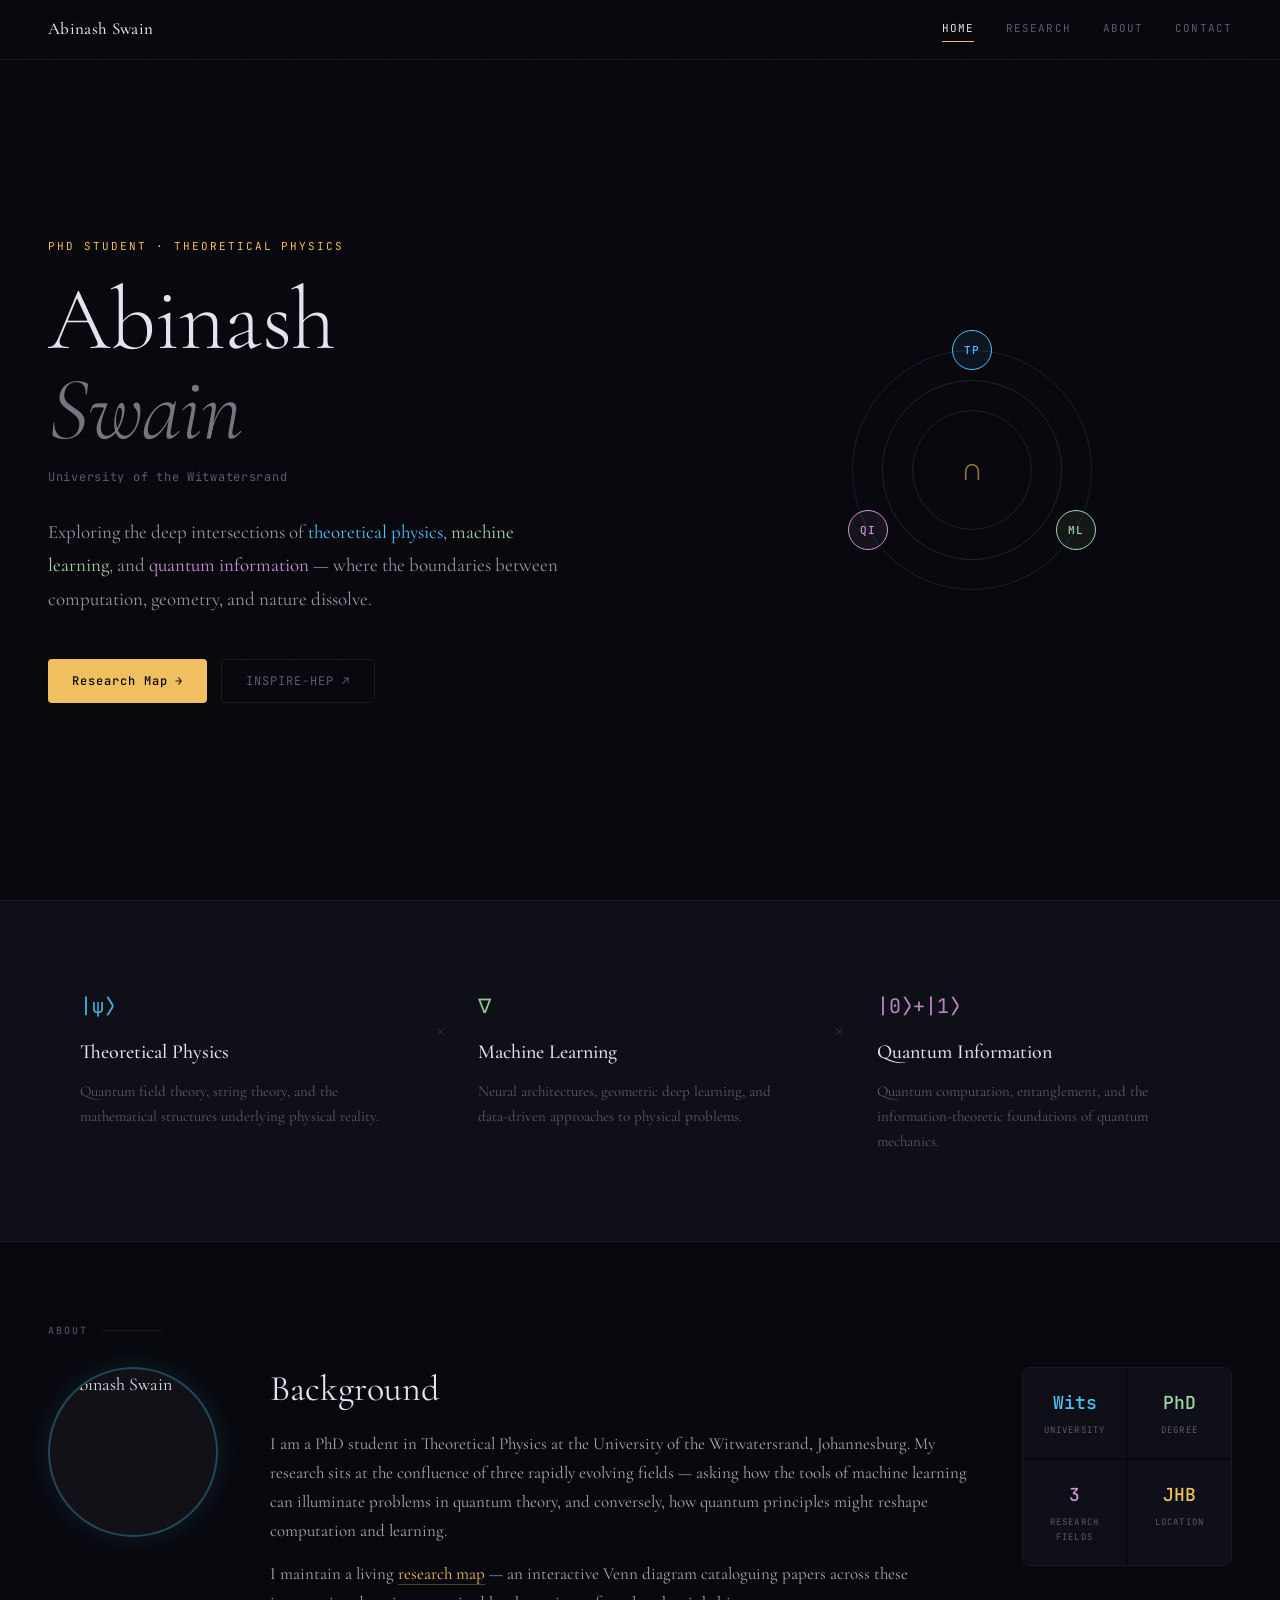
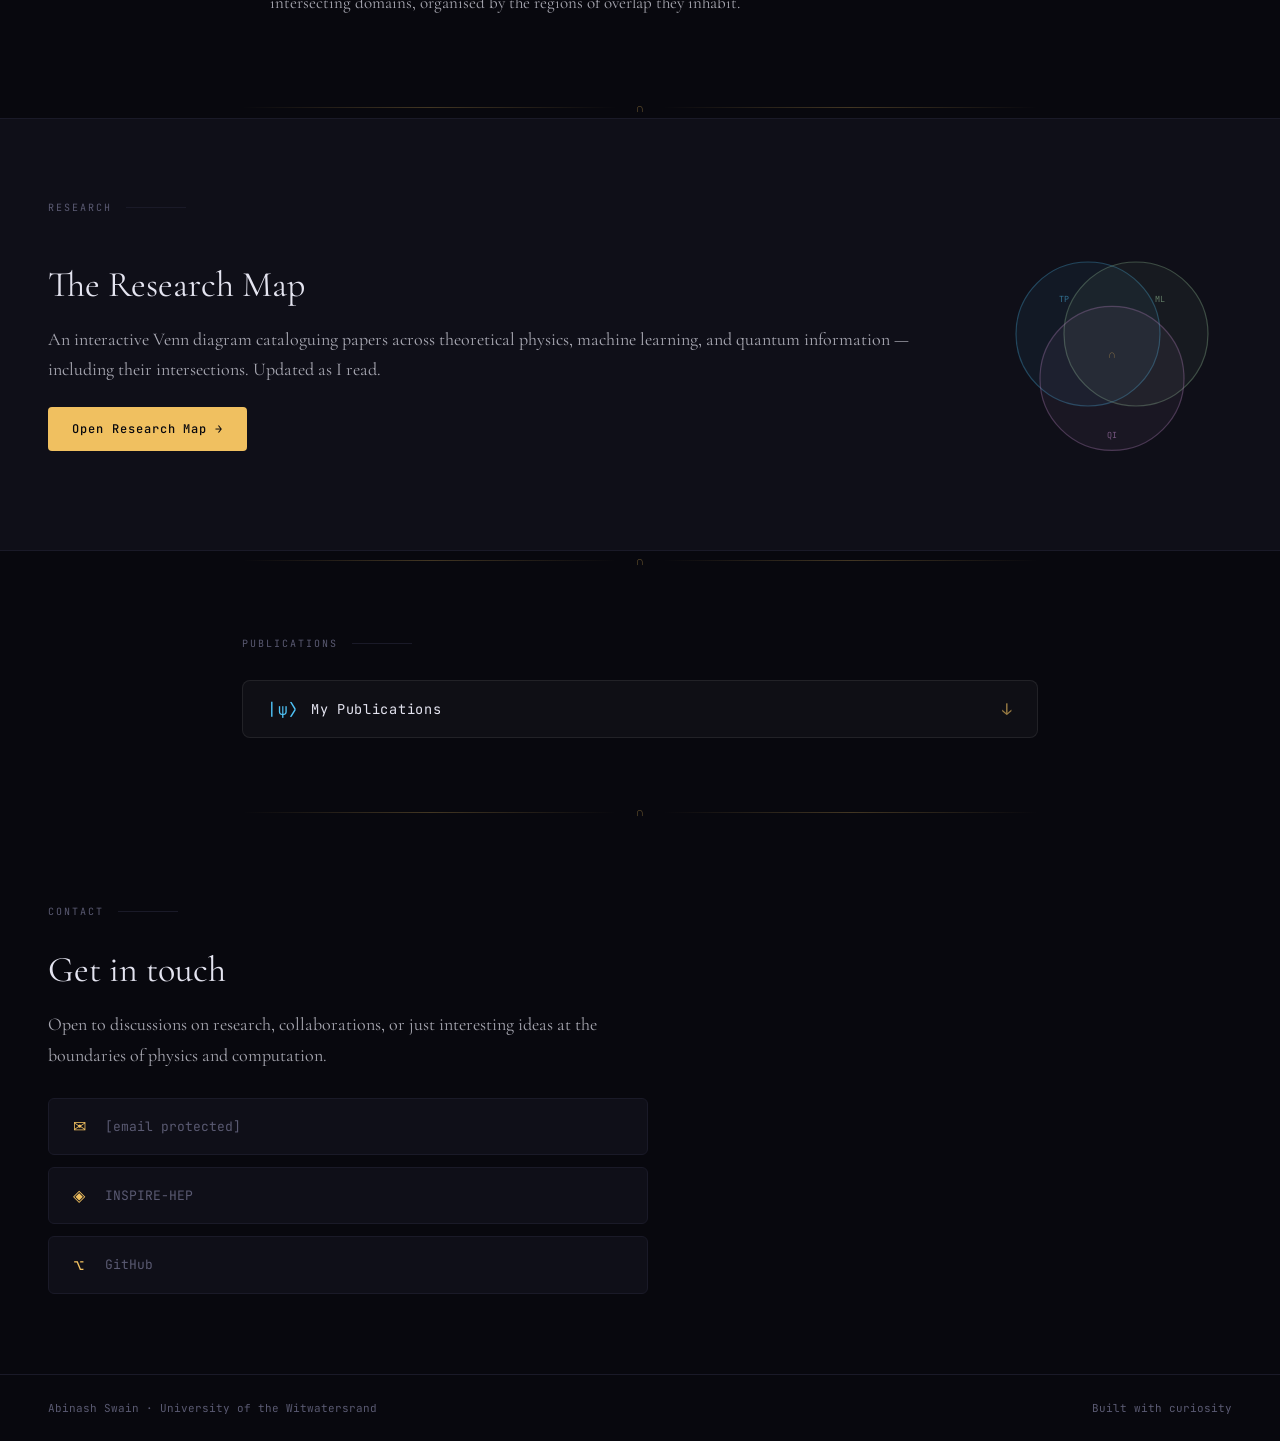
==== commit 56f679dc: "Add files via upload" ====
--- a/index.html
+++ b/index.html
@@ -189,13 +189,6 @@
     </div>
   </section>
 
-  <!-- Section divider -->
-  <div class="section-divider">
-    <span class="divider-line"></span>
-    <span class="divider-symbol">∩</span>
-    <span class="divider-line"></span>
-  </div>
-
   <!-- Fields strip -->
   <section class="fields-strip">
     <div class="field-card">
@@ -216,13 +209,6 @@
       <div class="field-desc">Quantum computation, entanglement, and the information-theoretic foundations of quantum mechanics.</div>
     </div>
   </section>
-
-  <!-- Section divider -->
-  <div class="section-divider">
-    <span class="divider-line"></span>
-    <span class="divider-symbol">∩</span>
-    <span class="divider-line"></span>
-  </div>
 
   <!-- About -->
   <section class="about" id="about">
@@ -231,7 +217,7 @@
       <div class="about-photo-col">
         <div class="about-photo-wrap">
           <!-- Replace 'your-photo.jpg' with the actual filename of your photo -->
-          <img src="assets/my_photo.JPG" alt="Abinash Swain" class="about-photo" />
+          <img src="your-photo.jpg" alt="Abinash Swain" class="about-photo" />
         </div>
       </div>
       <div class="about-main">
@@ -243,7 +229,11 @@
             machine learning can illuminate problems in quantum theory, and conversely, how quantum principles
             might reshape computation and learning.
           </p>
-          
+          <p>
+            I maintain a living <a href="research.html">research map</a> — an interactive Venn diagram 
+            cataloguing papers across these intersecting domains, organised by the regions of overlap 
+            they inhabit.
+          </p>
         </div>
       </div>
       <div class="about-stats">
@@ -320,30 +310,7 @@
         <span class="pub-toggle-arrow">↓</span>
       </button>
       <div class="pub-list" id="pub-list" hidden>
-        <!-- Replace/add your actual publications below -->
-        <div class="pub-item">
-          <div class="pub-meta">
-            <span class="pub-year">2024</span>
-            <span class="pub-tag" style="color:var(--tp)">TP · ML</span>
-          </div>
-          <div class="pub-title">Neural-Network Quantum States for Matrix Models</div>
-          <div class="pub-authors">A. Swain et al.</div>
-          <div class="pub-links">
-            <a href="https://inspirehep.net/authors/2920619" target="_blank">INSPIRE-HEP ↗</a>
-          </div>
-        </div>
-        <div class="pub-item">
-          <div class="pub-meta">
-            <span class="pub-year">2023</span>
-            <span class="pub-tag" style="color:var(--qi)">QI · ML</span>
-          </div>
-          <div class="pub-title">Variational Monte Carlo Approaches to Gauge Theories</div>
-          <div class="pub-authors">A. Swain et al.</div>
-          <div class="pub-links">
-            <a href="https://inspirehep.net/authors/2920619" target="_blank">INSPIRE-HEP ↗</a>
-          </div>
-        </div>
-        <!-- Add more pub-item blocks as needed -->
+        <!-- Populated from publications.js -->
       </div>
     </div>
   </section>
@@ -362,9 +329,9 @@
       <h2>Get in touch</h2>
       <p>Open to discussions on research, collaborations, or just interesting ideas at the boundaries of physics and computation.</p>
       <div class="contact-links">
-        <a href="mailto:abinashswain2010@gmail.com" class="contact-item">
+        <a href="/cdn-cgi/l/email-protection#b6d7d4dfd8d7c5dec5c1d7dfd884868786f6d1dbd7dfda98d5d9db" class="contact-item">
           <span class="contact-icon">✉</span>
-          <span>abinashswain2010@gmail.com</span>
+          <span><span class="__cf_email__" data-cfemail="4223202b2c23312a3135232b2c7072737202252f232b2e6c212d2f">[email&#160;protected]</span></span>
         </a>
         <a href="https://inspirehep.net/authors/2920619" target="_blank" class="contact-item">
           <span class="contact-icon">◈</span>
@@ -412,3 +379,26 @@
     arrow.textContent = isOpen ? '↓' : '↑';
   }
 </script>
+
+<!-- Load publications data and render into the list -->
+<script src="publications.js"></script>
+<script>
+  (function () {
+    const list = document.getElementById('pub-list');
+    if (!list || typeof PUBLICATIONS === 'undefined') return;
+
+    list.innerHTML = PUBLICATIONS.map(p => `
+      <div class="pub-item">
+        <div class="pub-meta">
+          <span class="pub-year">${p.year}</span>
+          <span class="pub-tag" style="color:${p.tagColor}">${p.tags}</span>
+        </div>
+        <div class="pub-title">${p.title}</div>
+        <div class="pub-authors">${p.authors}</div>
+        <div class="pub-links">
+          <a href="${p.link}" target="_blank" rel="noopener">${p.linkLabel}</a>
+        </div>
+      </div>
+    `).join('');
+  })();
+</script>
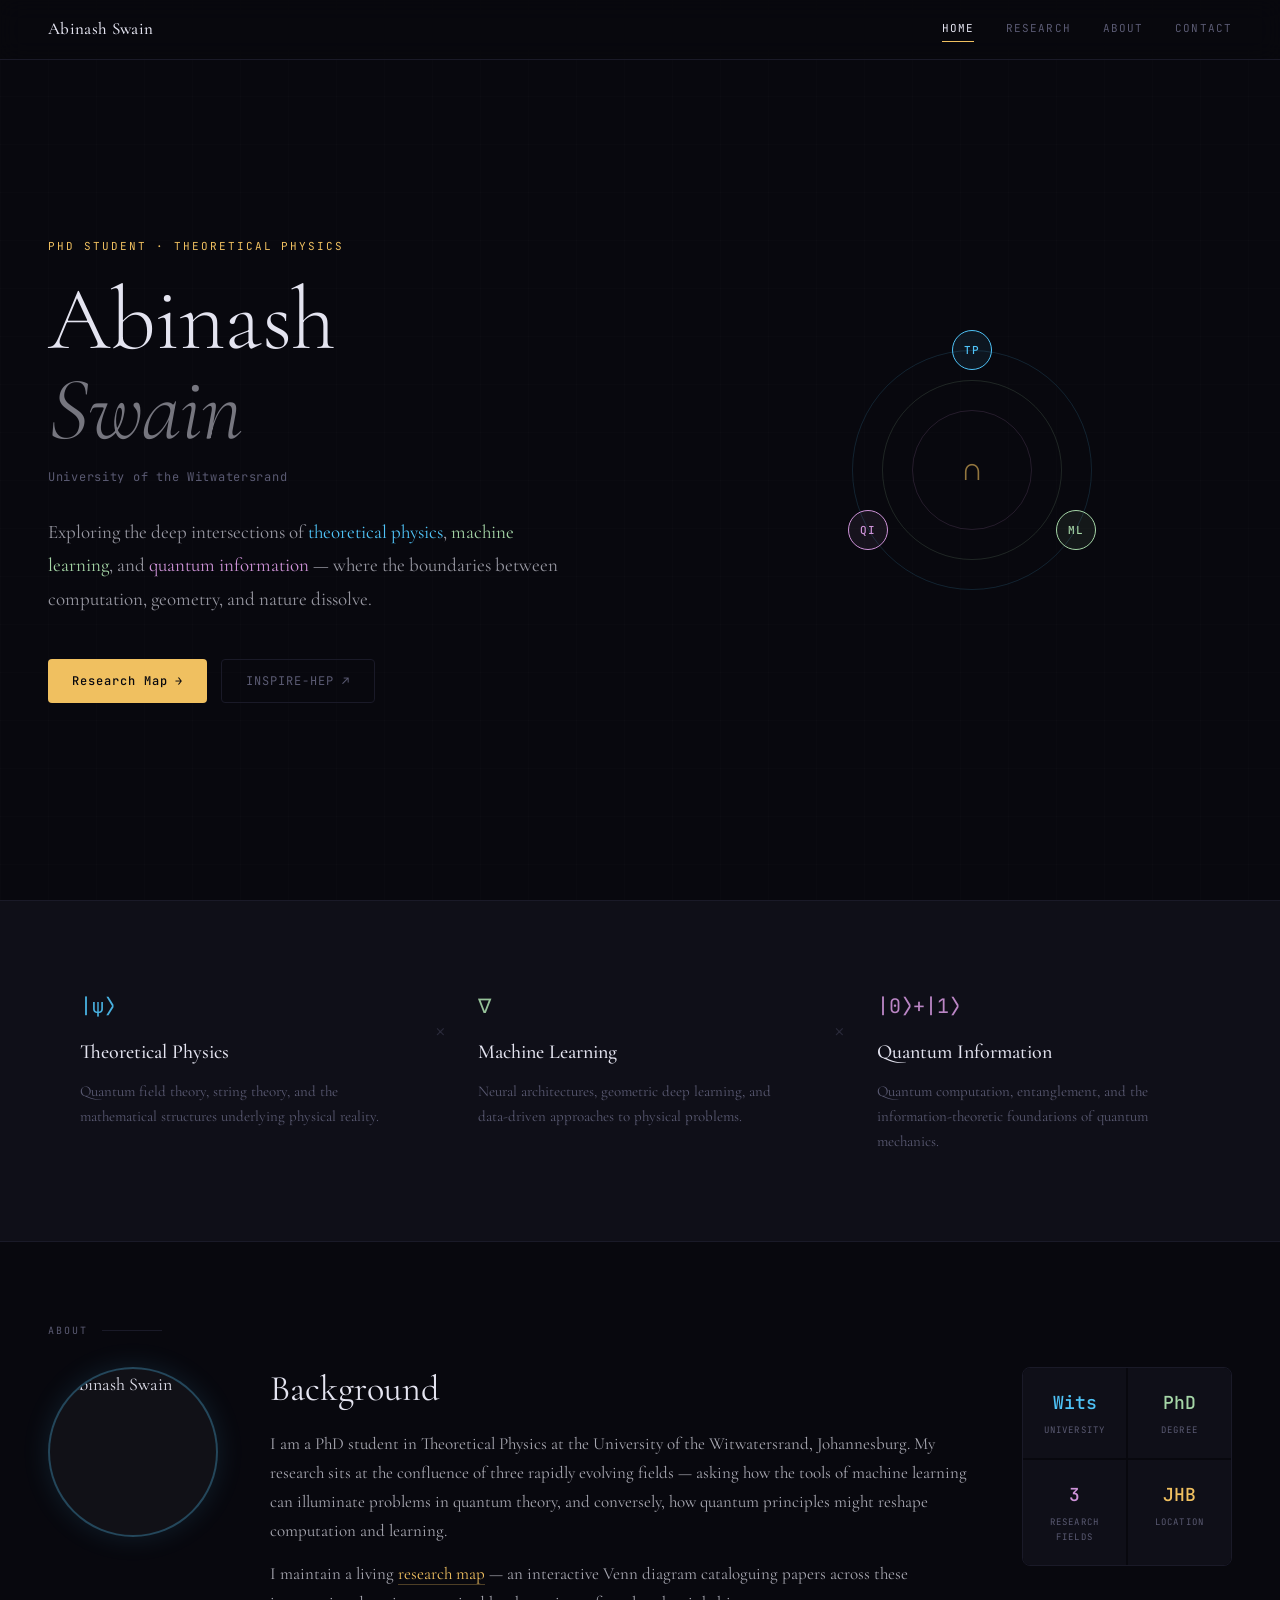
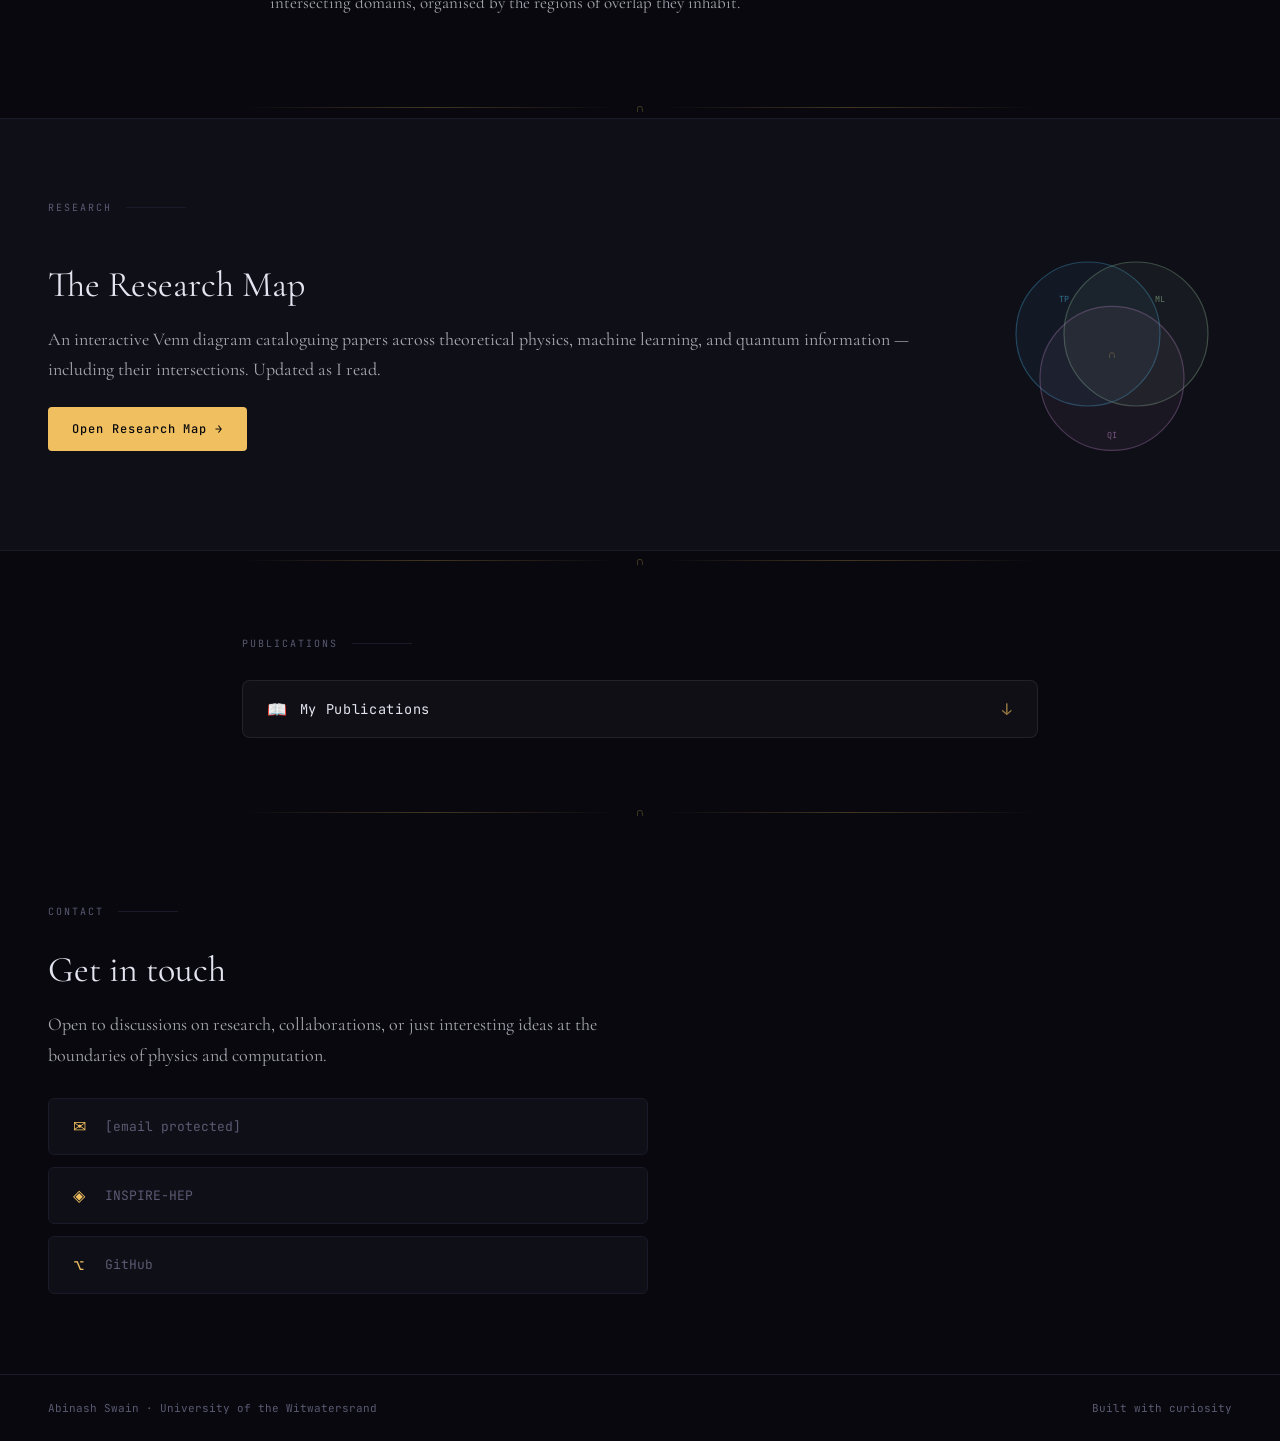
==== commit 3ff4d8f3: "Add files via upload" ====
--- a/index.html
+++ b/index.html
@@ -304,7 +304,7 @@
     <div class="publications-inner">
       <button class="pub-toggle" onclick="togglePublications()" aria-expanded="false" aria-controls="pub-list">
         <span class="pub-toggle-label">
-          <span class="pub-toggle-icon">|ψ⟩</span>
+          <span class="pub-toggle-icon">📖</span>
           My Publications
         </span>
         <span class="pub-toggle-arrow">↓</span>
@@ -390,6 +390,7 @@
     list.innerHTML = PUBLICATIONS.map(p => `
       <div class="pub-item">
         <div class="pub-meta">
+          <span class="pub-doc-icon">📄</span>
           <span class="pub-year">${p.year}</span>
           <span class="pub-tag" style="color:${p.tagColor}">${p.tags}</span>
         </div>
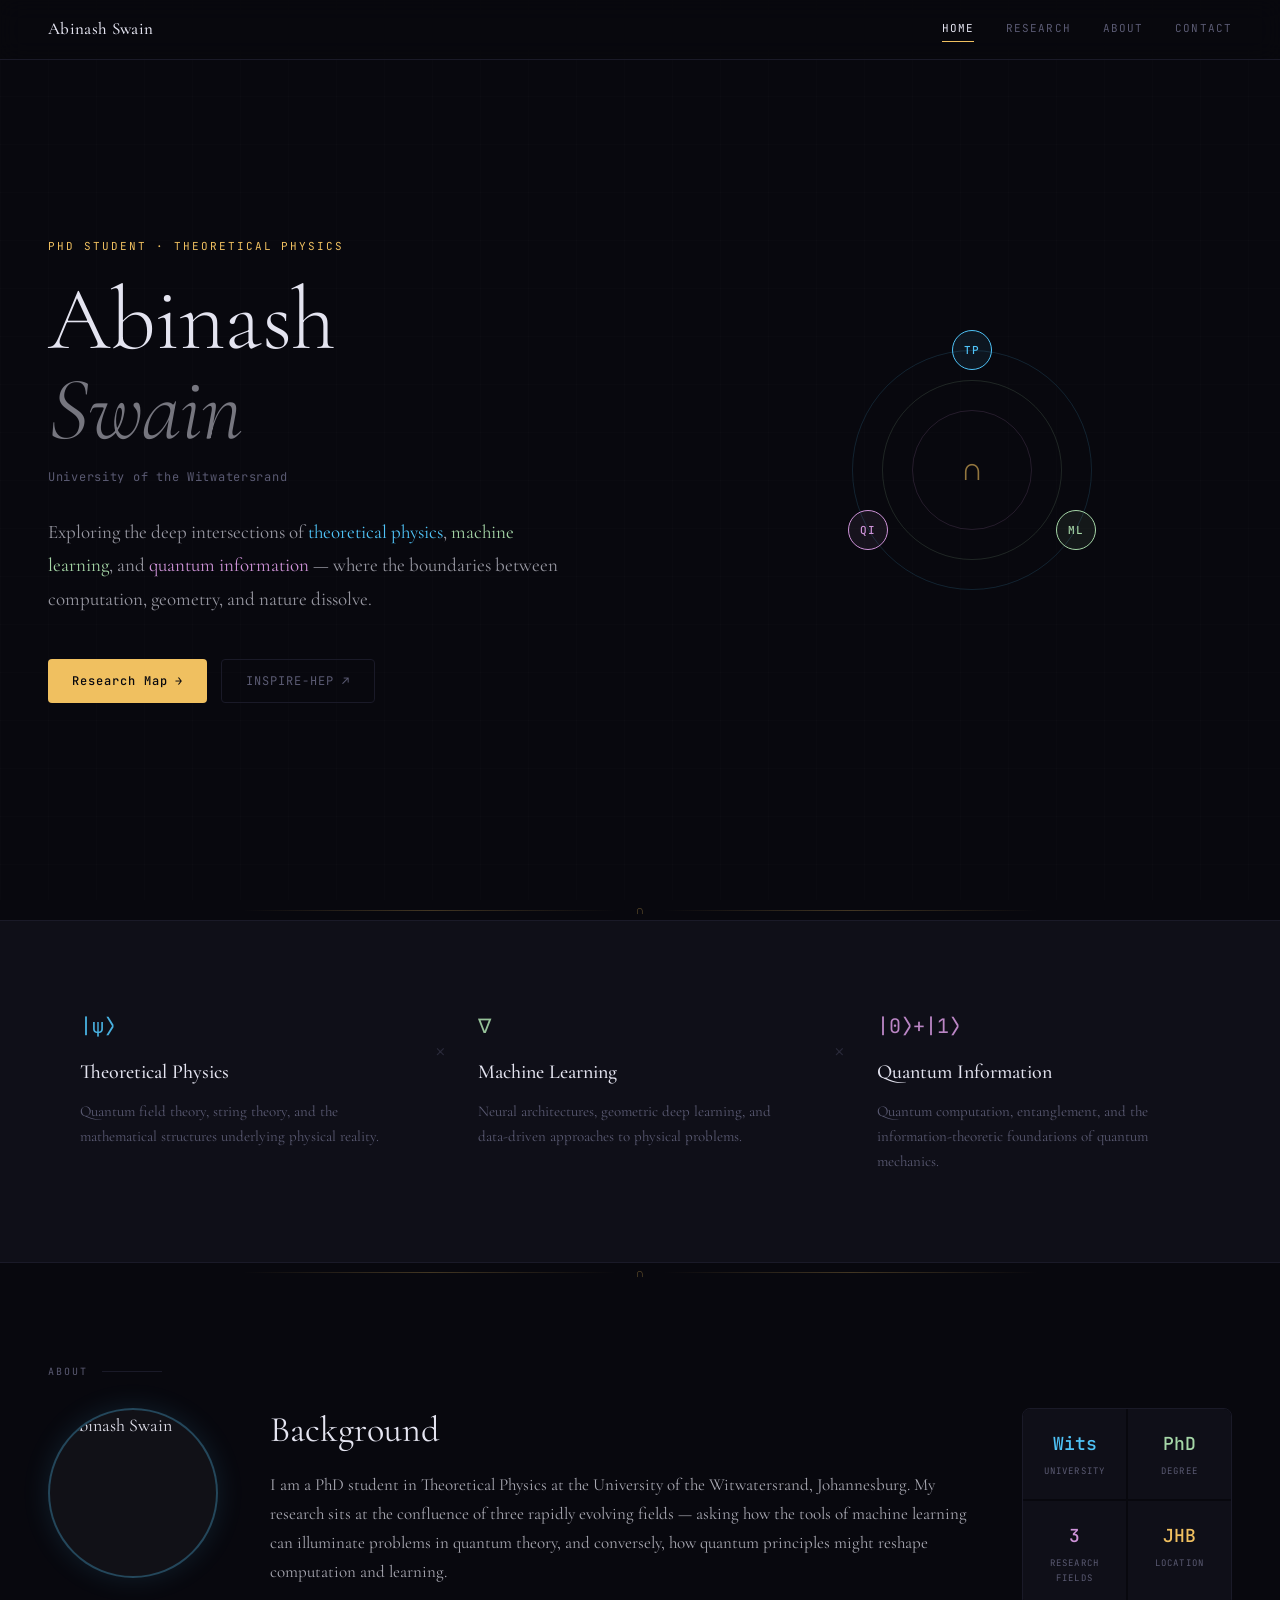
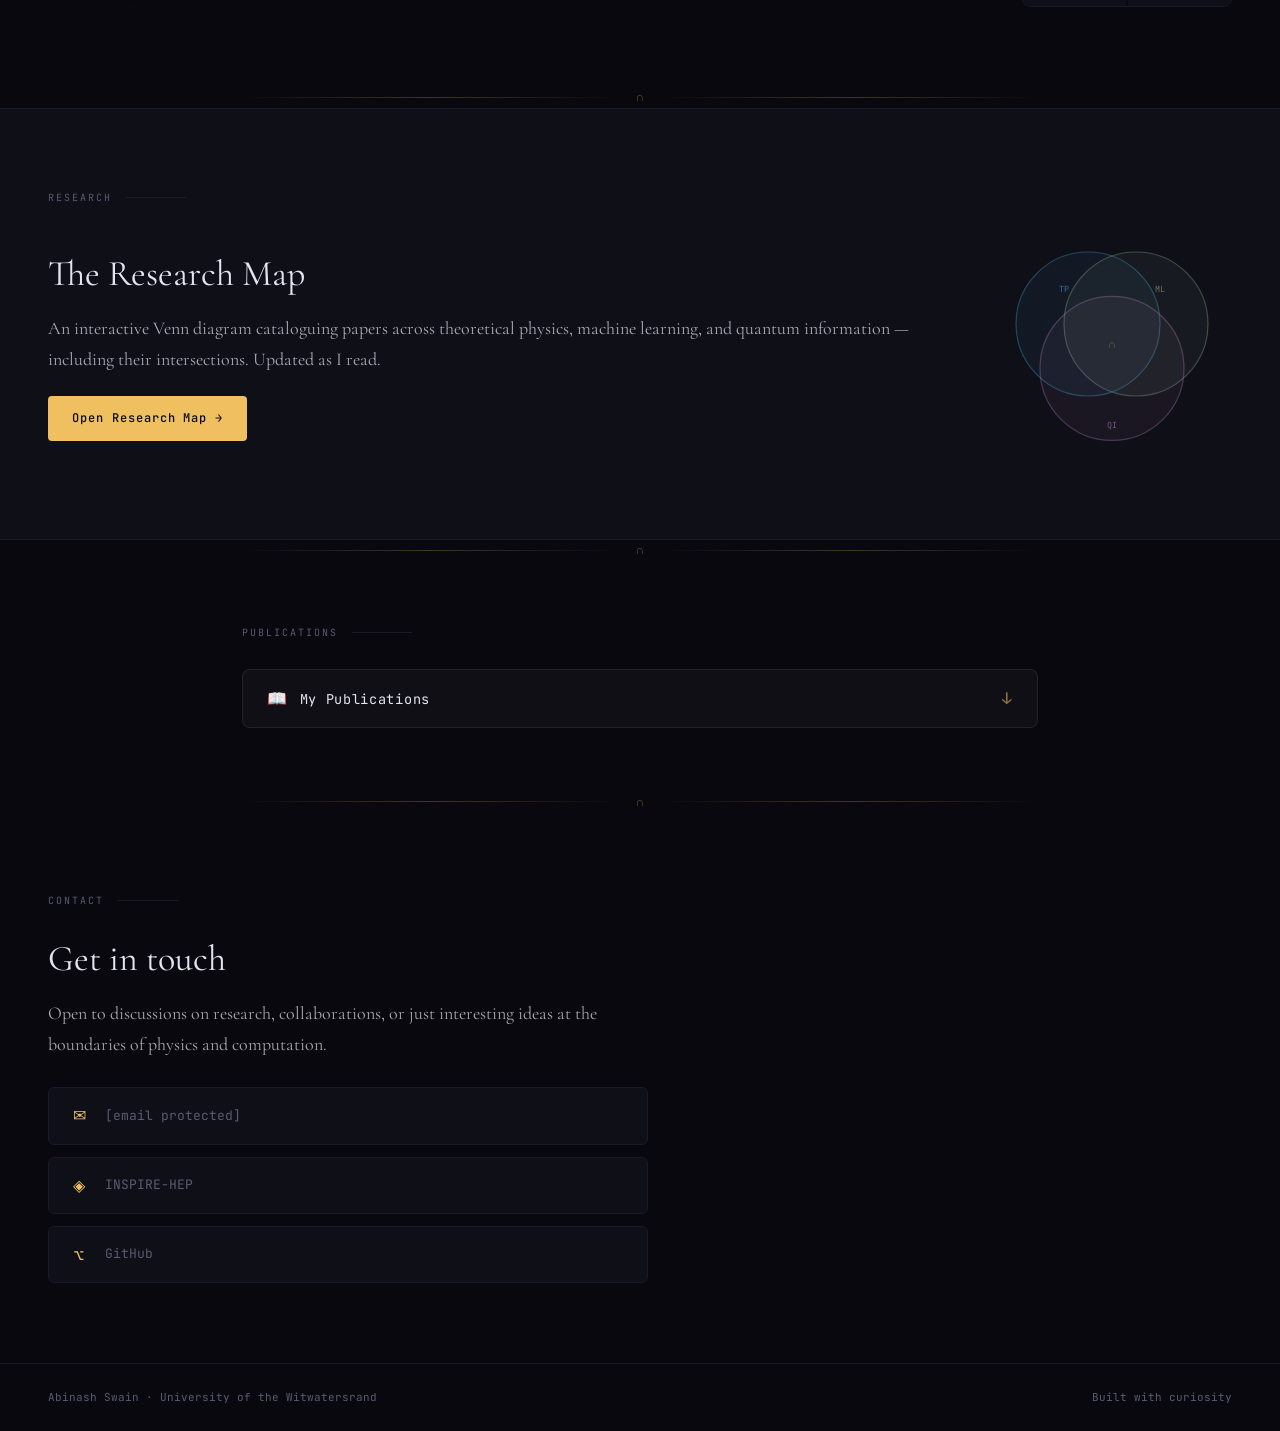
==== commit 7c860ffe: "Add section dividers in index.html Added section dividers to improve layout and organization." ====
--- a/index.html
+++ b/index.html
@@ -189,6 +189,13 @@
     </div>
   </section>
 
+  <!-- Section divider -->
+  <div class="section-divider">
+    <span class="divider-line"></span>
+    <span class="divider-symbol">∩</span>
+    <span class="divider-line"></span>
+  </div>
+
   <!-- Fields strip -->
   <section class="fields-strip">
     <div class="field-card">
@@ -209,6 +216,13 @@
       <div class="field-desc">Quantum computation, entanglement, and the information-theoretic foundations of quantum mechanics.</div>
     </div>
   </section>
+  
+  <!-- Section divider -->
+  <div class="section-divider">
+    <span class="divider-line"></span>
+    <span class="divider-symbol">∩</span>
+    <span class="divider-line"></span>
+  </div>
 
   <!-- About -->
   <section class="about" id="about">
@@ -217,7 +231,7 @@
       <div class="about-photo-col">
         <div class="about-photo-wrap">
           <!-- Replace 'your-photo.jpg' with the actual filename of your photo -->
-          <img src="your-photo.jpg" alt="Abinash Swain" class="about-photo" />
+          <img src="assets/my_photo.JPG" alt="Abinash Swain" class="about-photo" />
         </div>
       </div>
       <div class="about-main">
@@ -229,11 +243,7 @@
             machine learning can illuminate problems in quantum theory, and conversely, how quantum principles
             might reshape computation and learning.
           </p>
-          <p>
-            I maintain a living <a href="research.html">research map</a> — an interactive Venn diagram 
-            cataloguing papers across these intersecting domains, organised by the regions of overlap 
-            they inhabit.
-          </p>
+          
         </div>
       </div>
       <div class="about-stats">
@@ -402,4 +412,4 @@
       </div>
     `).join('');
   })();
-</script>+</script>
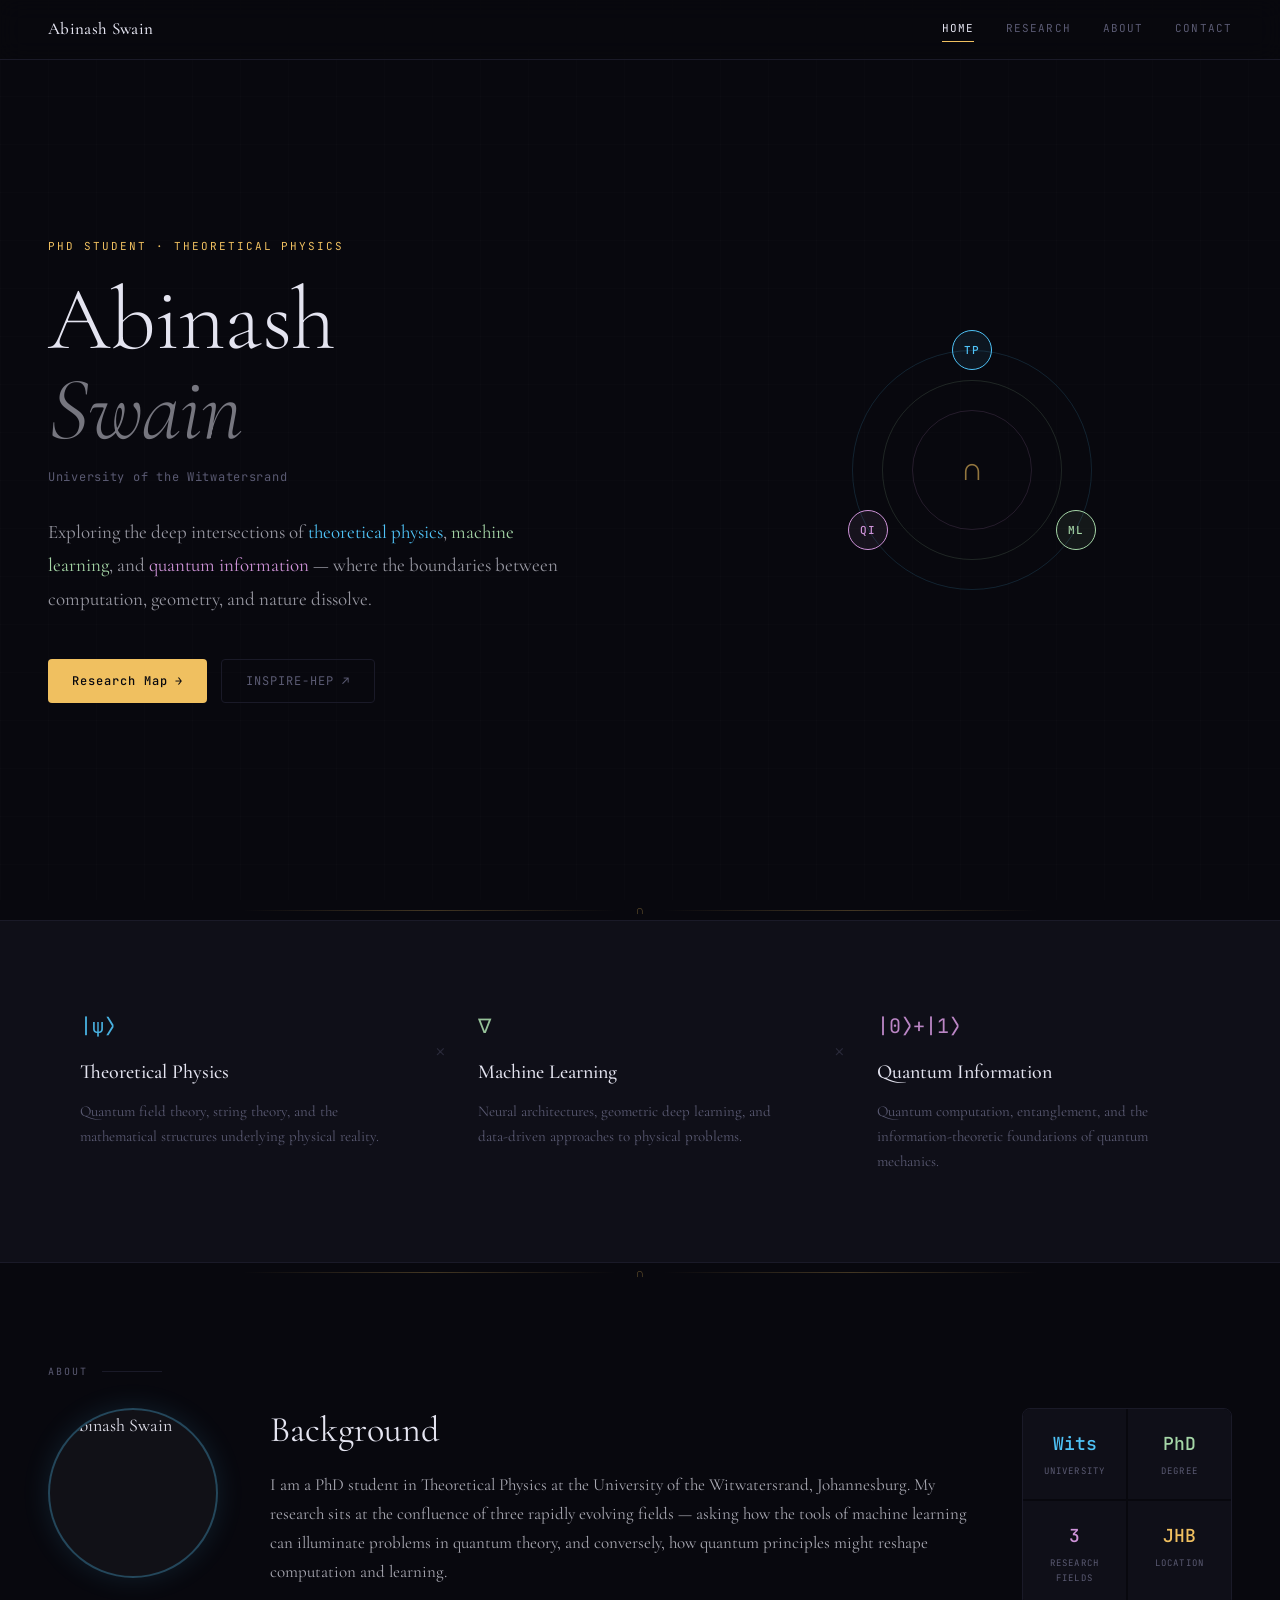
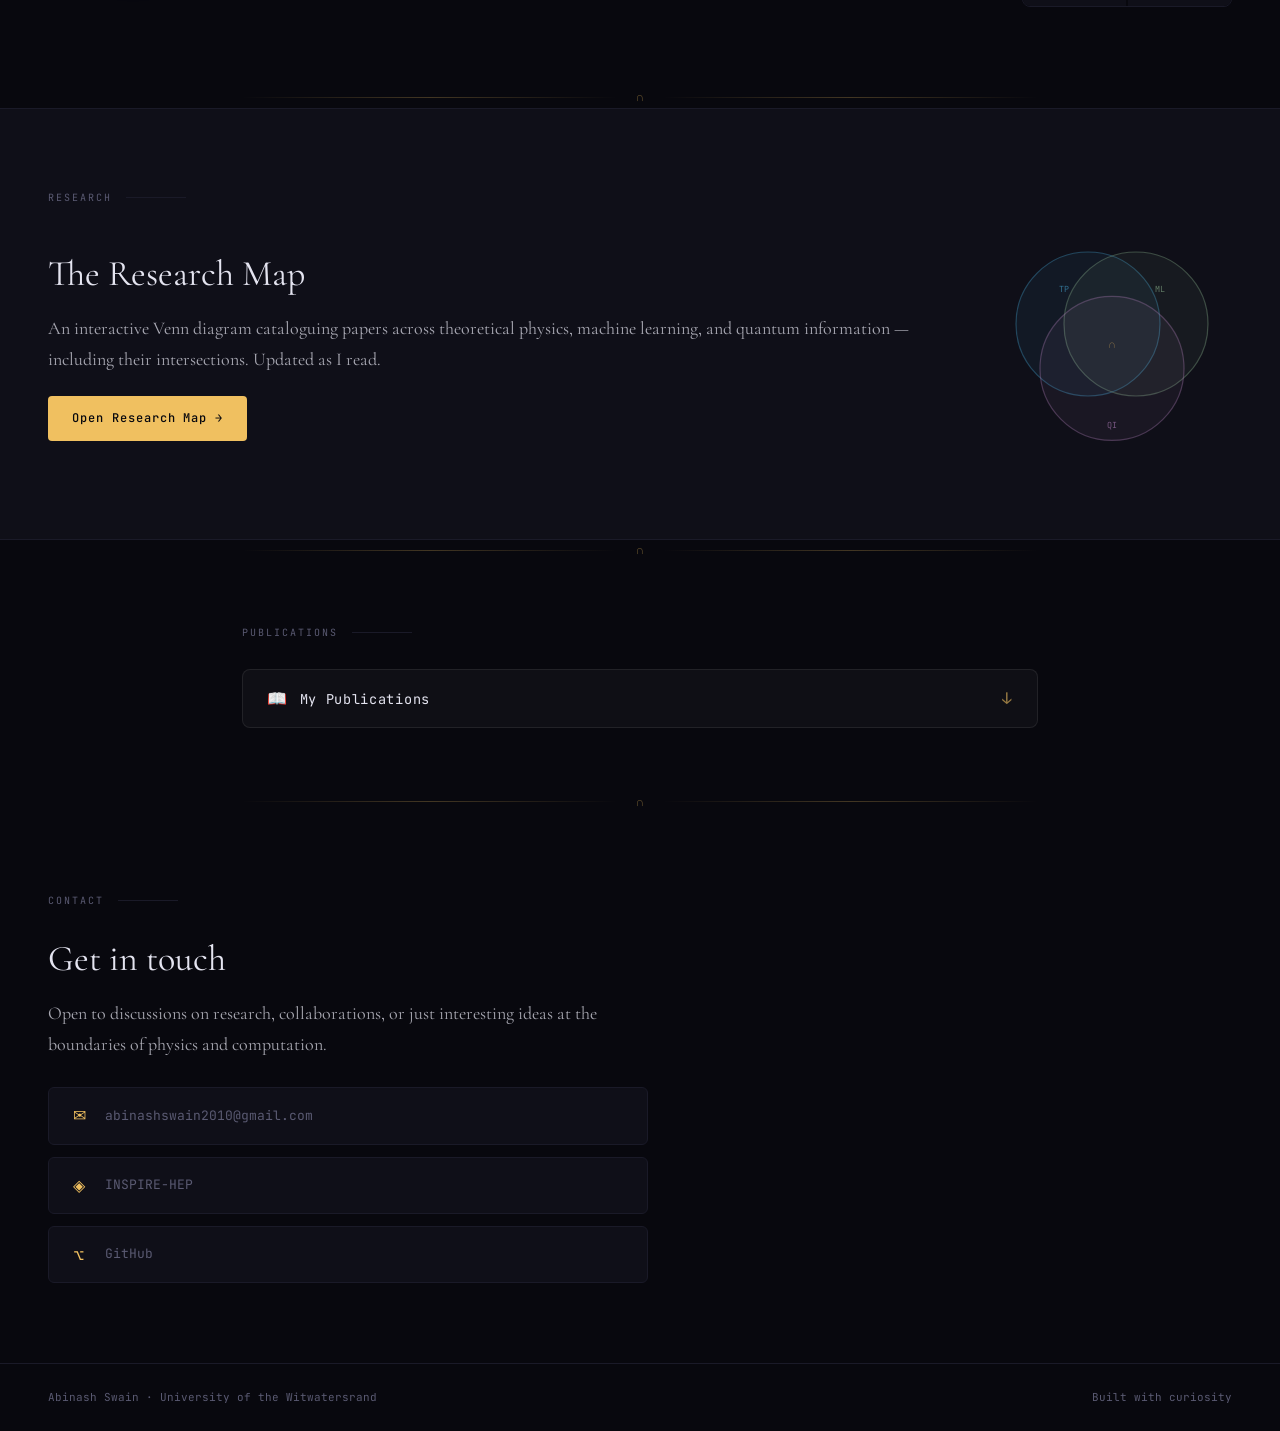
==== commit 38b7c009: "Update contact email in index.html" ====
--- a/index.html
+++ b/index.html
@@ -339,9 +339,9 @@
       <h2>Get in touch</h2>
       <p>Open to discussions on research, collaborations, or just interesting ideas at the boundaries of physics and computation.</p>
       <div class="contact-links">
-        <a href="/cdn-cgi/l/email-protection#b6d7d4dfd8d7c5dec5c1d7dfd884868786f6d1dbd7dfda98d5d9db" class="contact-item">
+        <a href="mailto:abinashswain2010@gmail.com" class="contact-item">
           <span class="contact-icon">✉</span>
-          <span><span class="__cf_email__" data-cfemail="4223202b2c23312a3135232b2c7072737202252f232b2e6c212d2f">[email&#160;protected]</span></span>
+          <span>abinashswain2010@gmail.com</span>
         </a>
         <a href="https://inspirehep.net/authors/2920619" target="_blank" class="contact-item">
           <span class="contact-icon">◈</span>
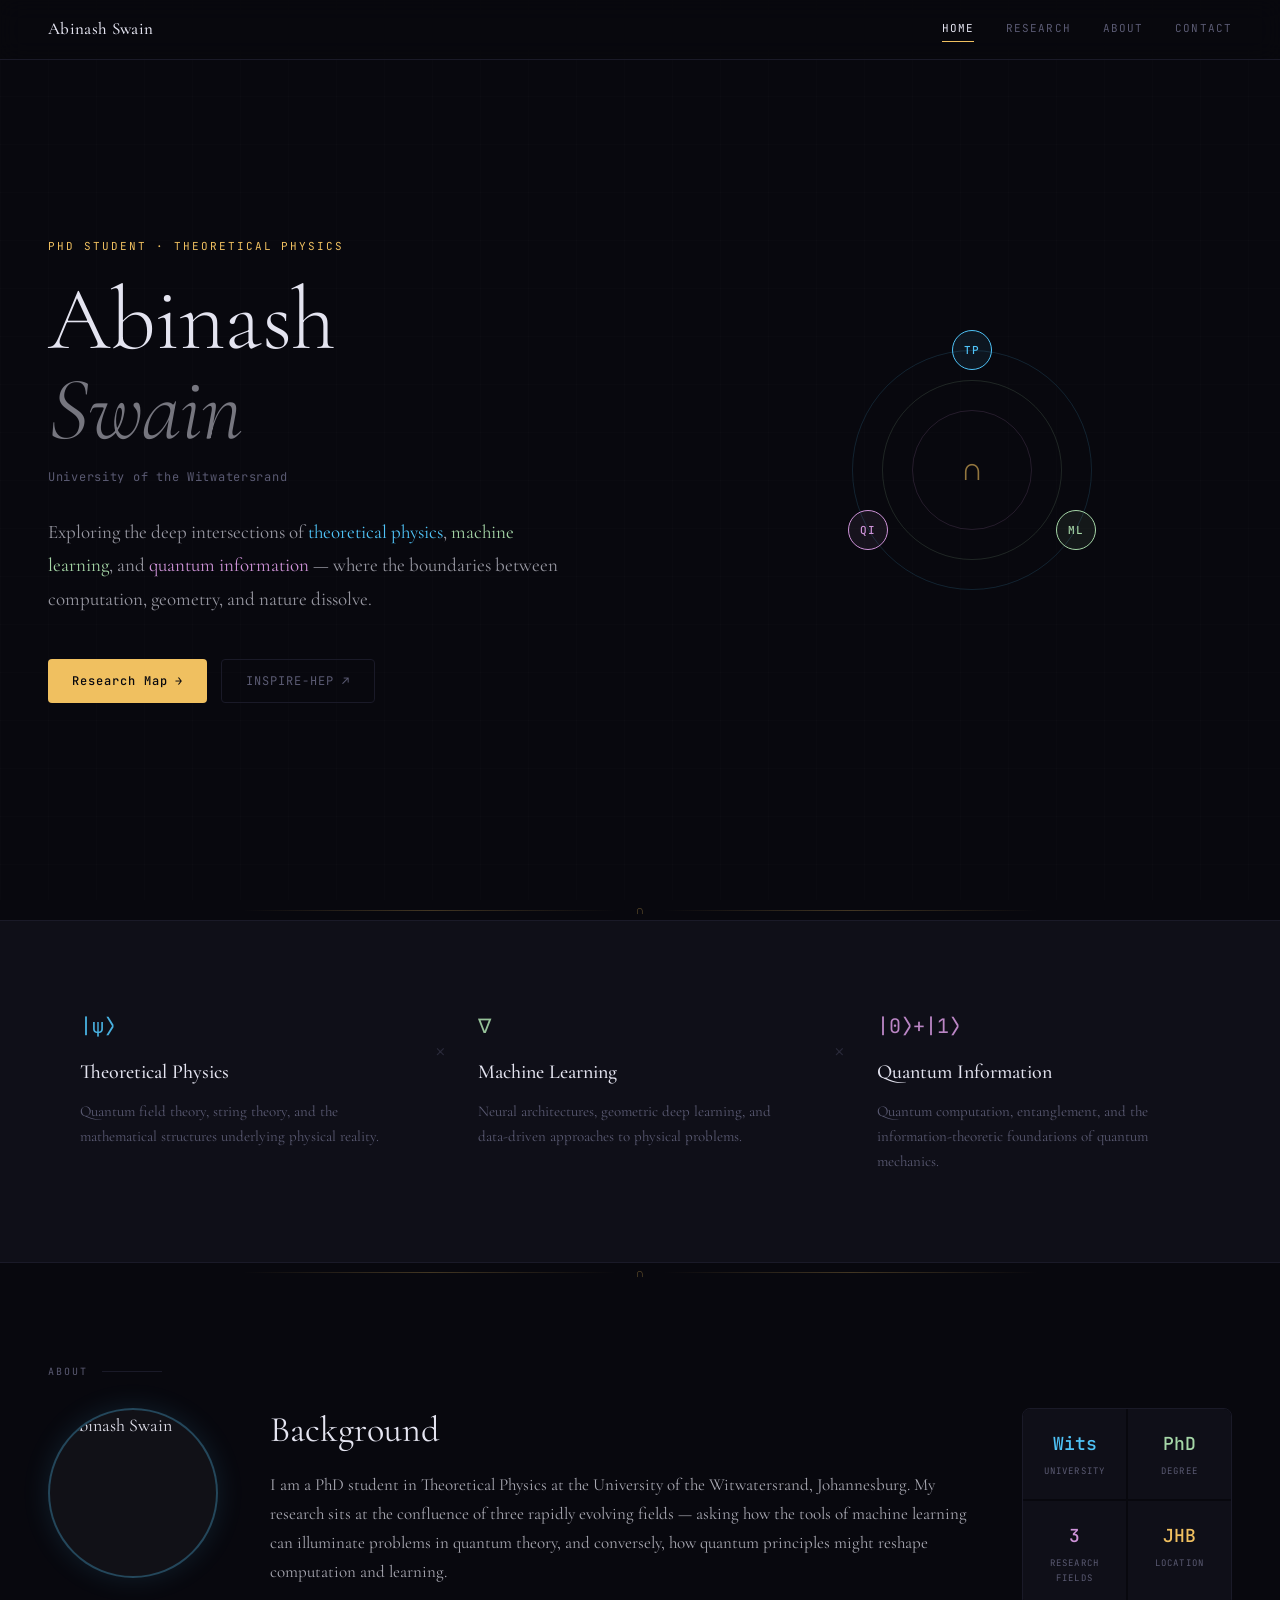
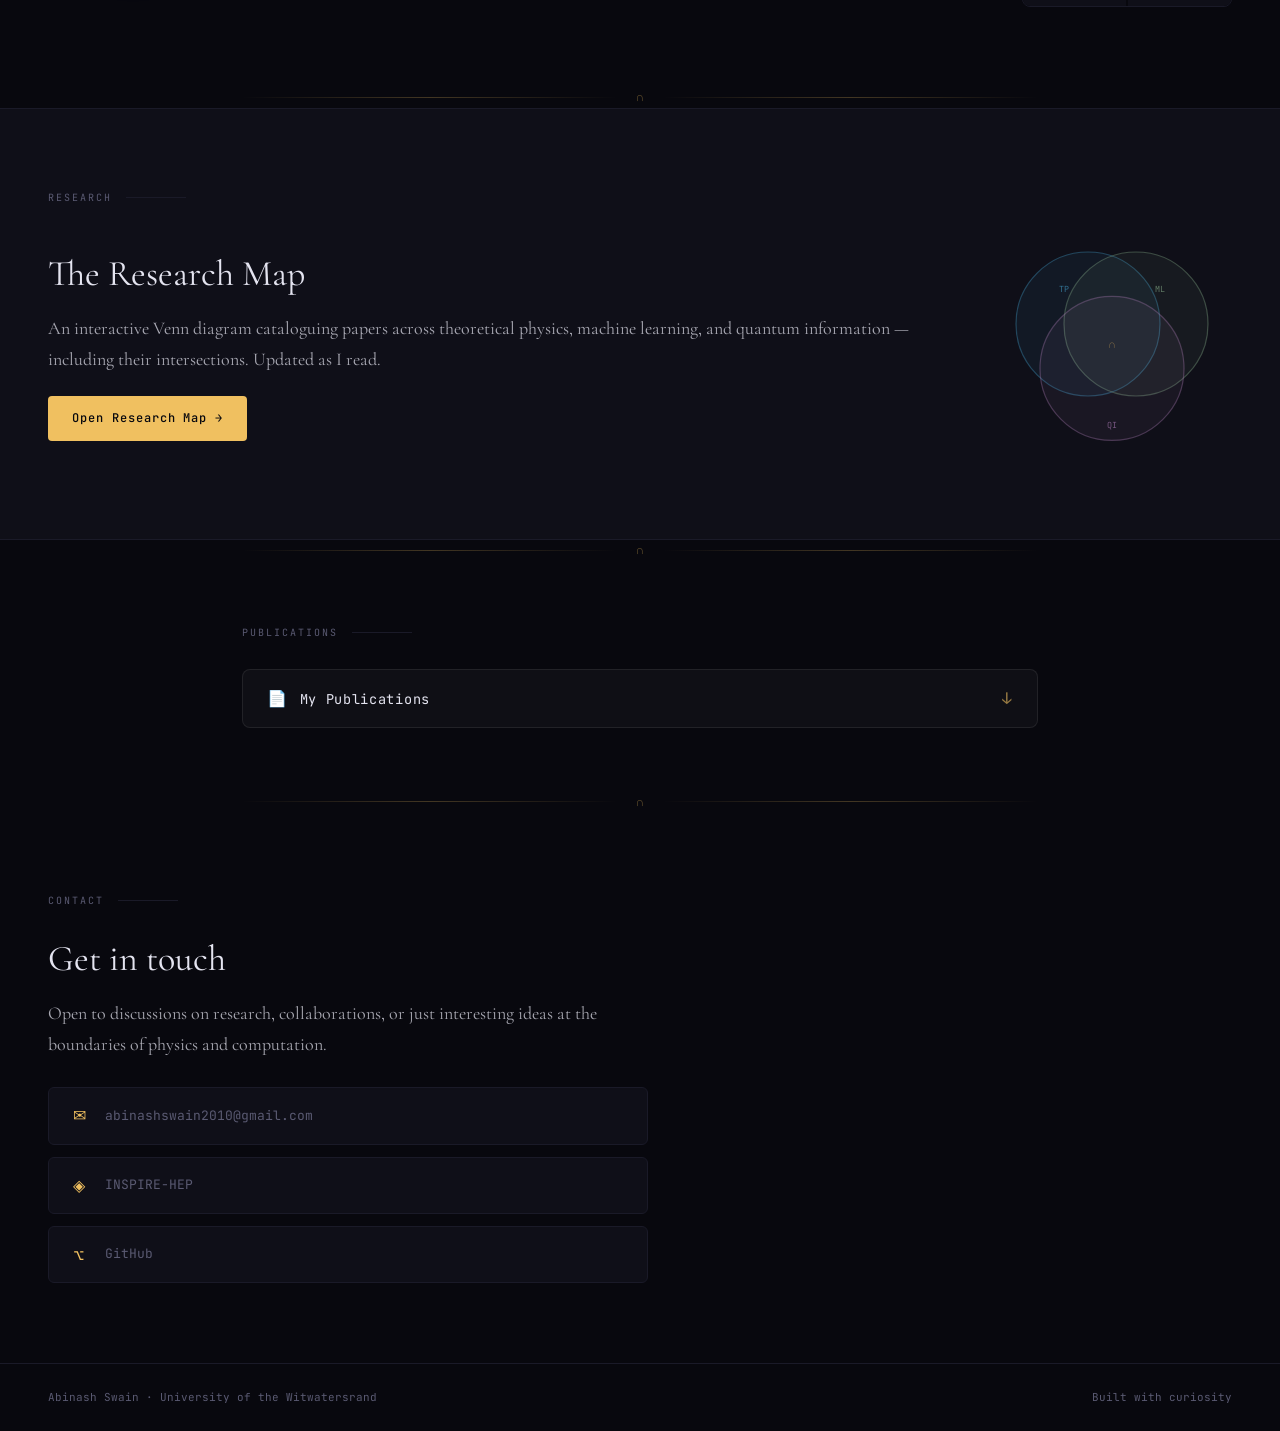
==== commit 139facb7: "Change publication toggle icon to document emoji Replaced publication toggle icon from book emoji to" ====
--- a/index.html
+++ b/index.html
@@ -314,7 +314,9 @@
     <div class="publications-inner">
       <button class="pub-toggle" onclick="togglePublications()" aria-expanded="false" aria-controls="pub-list">
         <span class="pub-toggle-label">
-          <span class="pub-toggle-icon">📖</span>
+          <!-- <span class="pub-toggle-icon">📖</span> -->
+          <span class="pub-toggle-icon">📄</span>
+
           My Publications
         </span>
         <span class="pub-toggle-arrow">↓</span>
